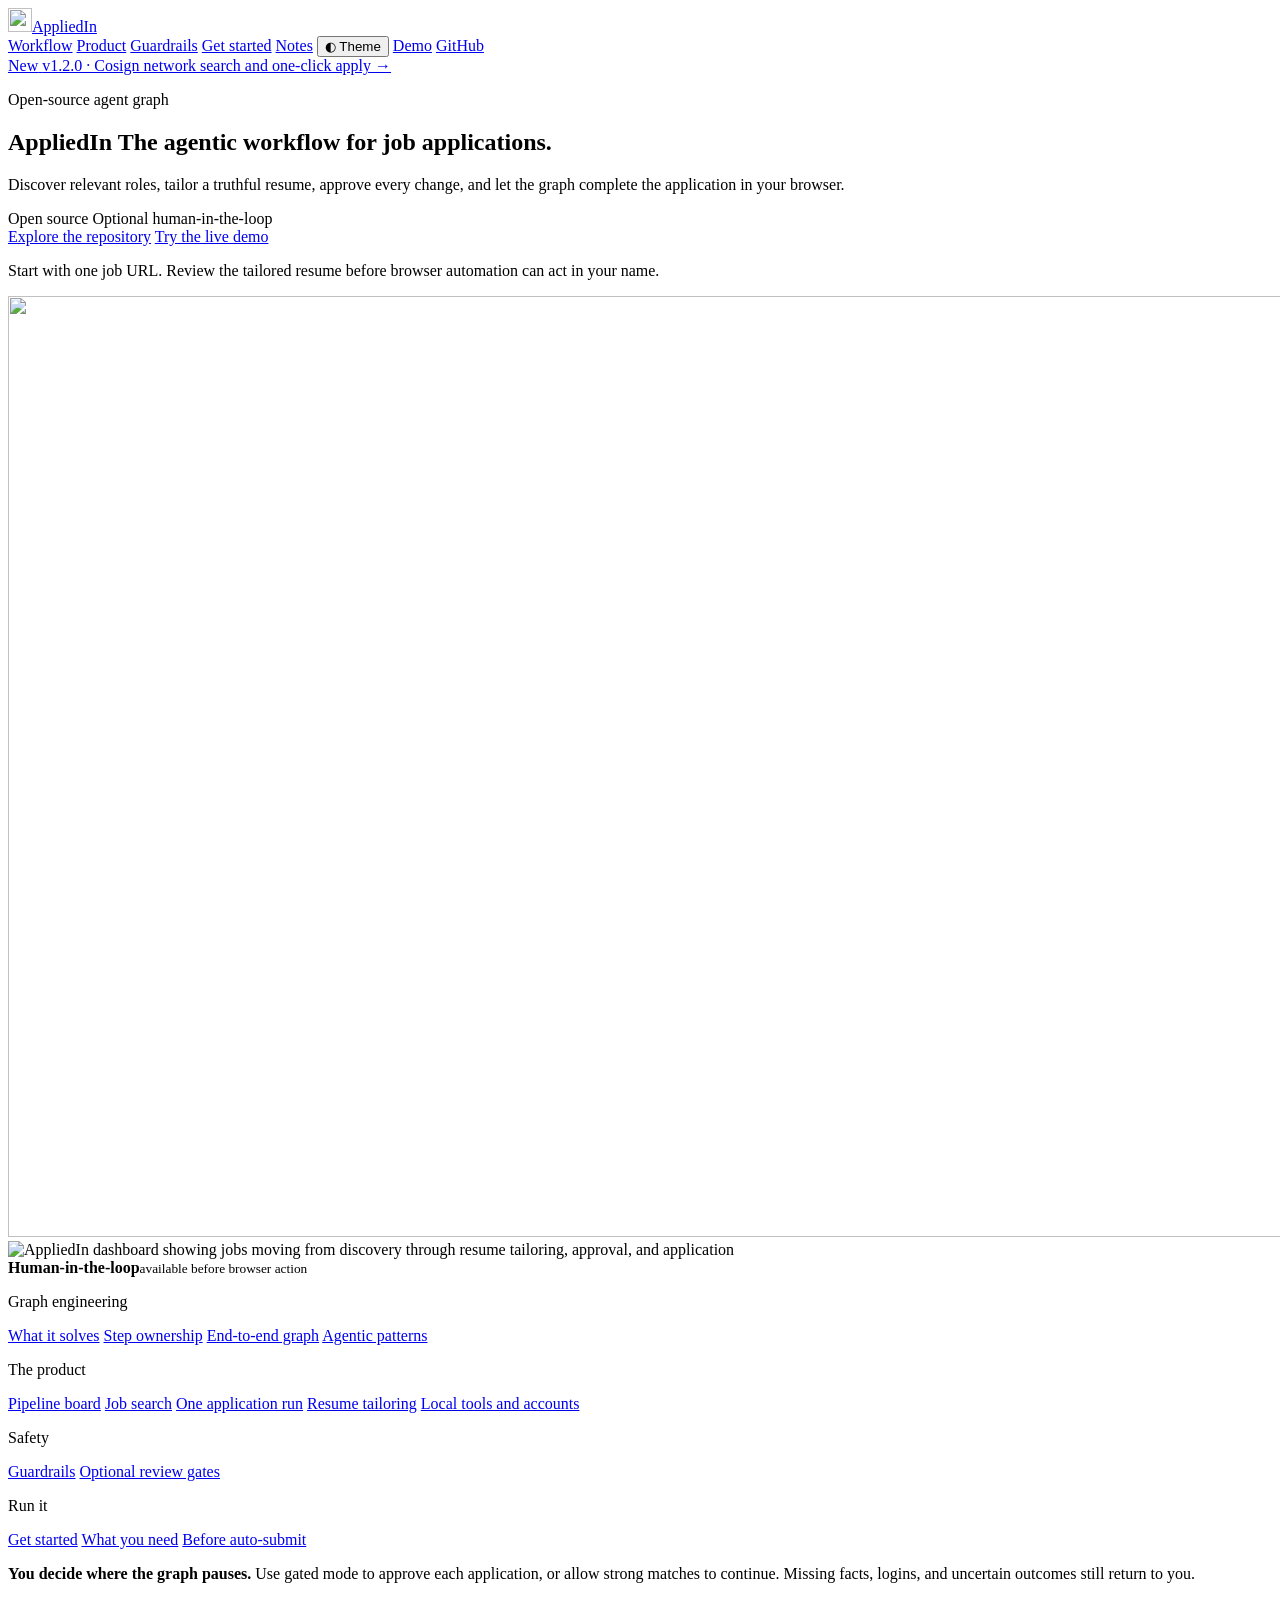
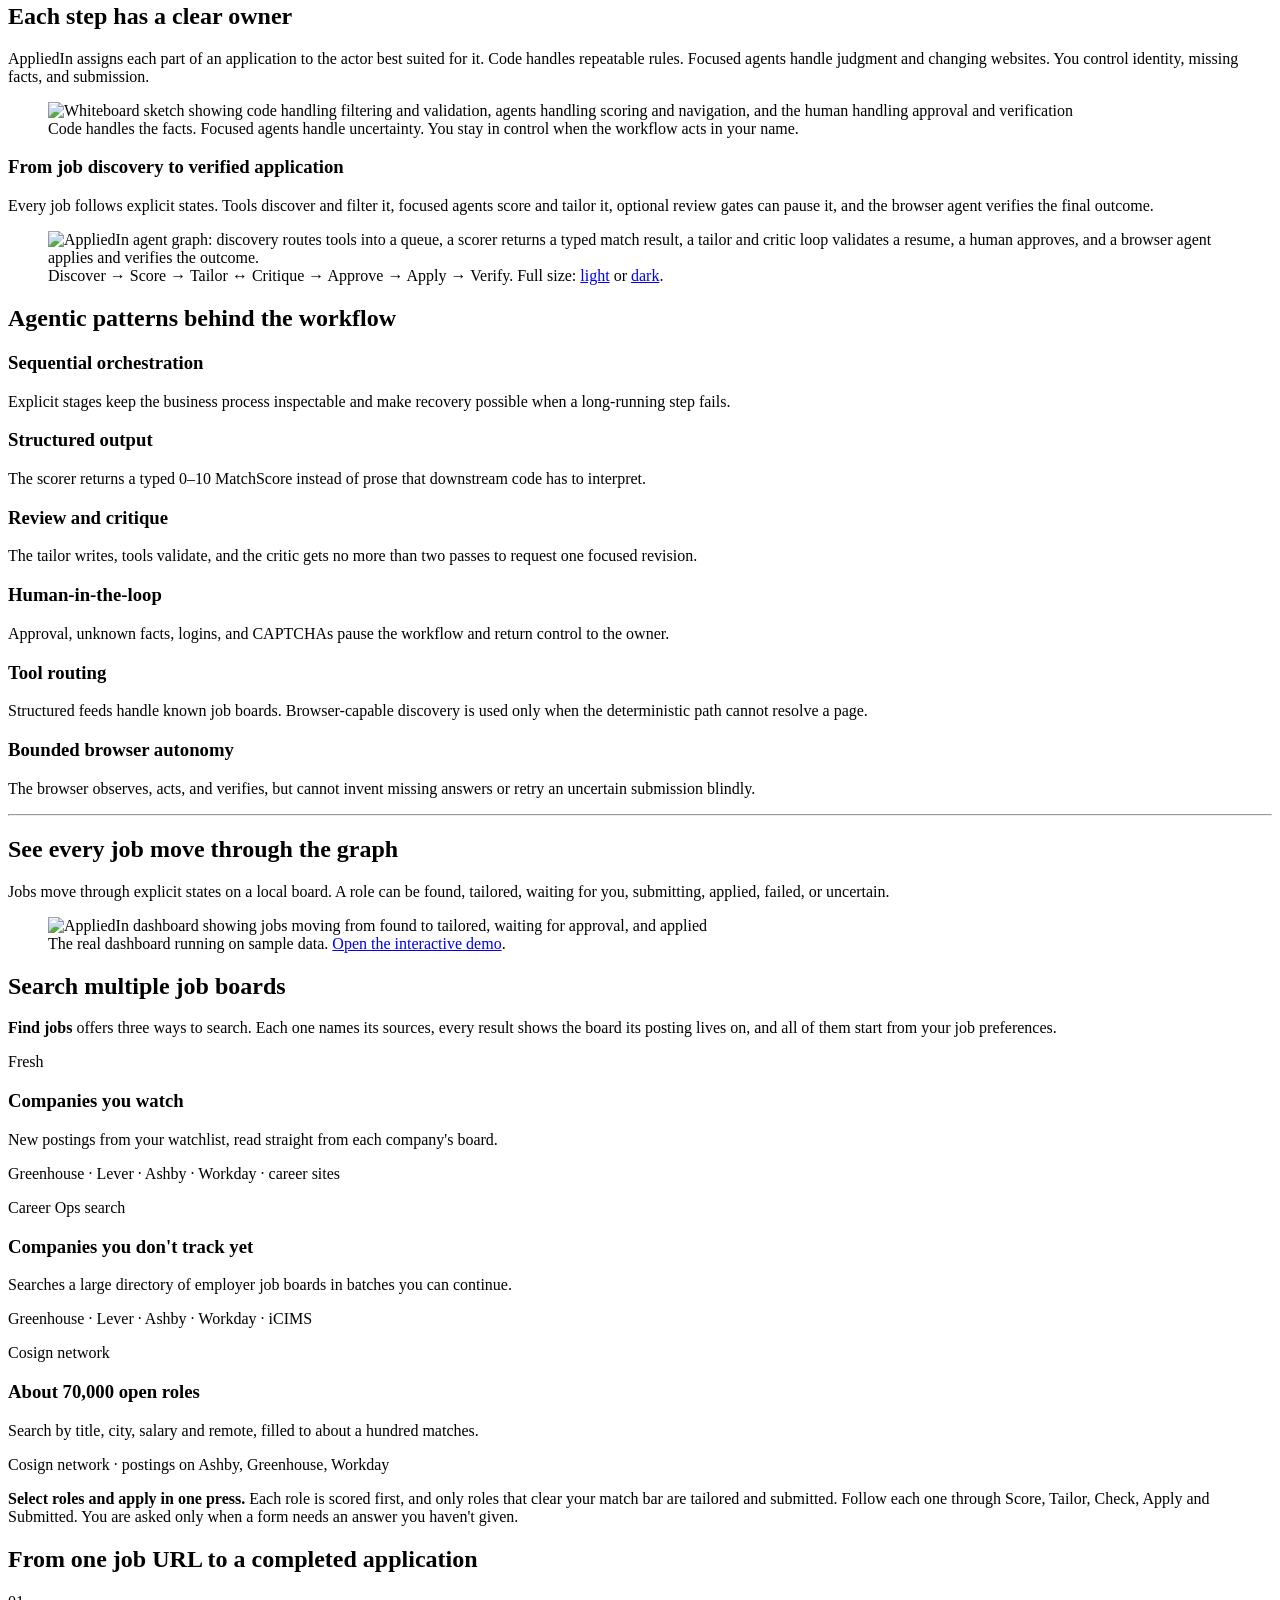
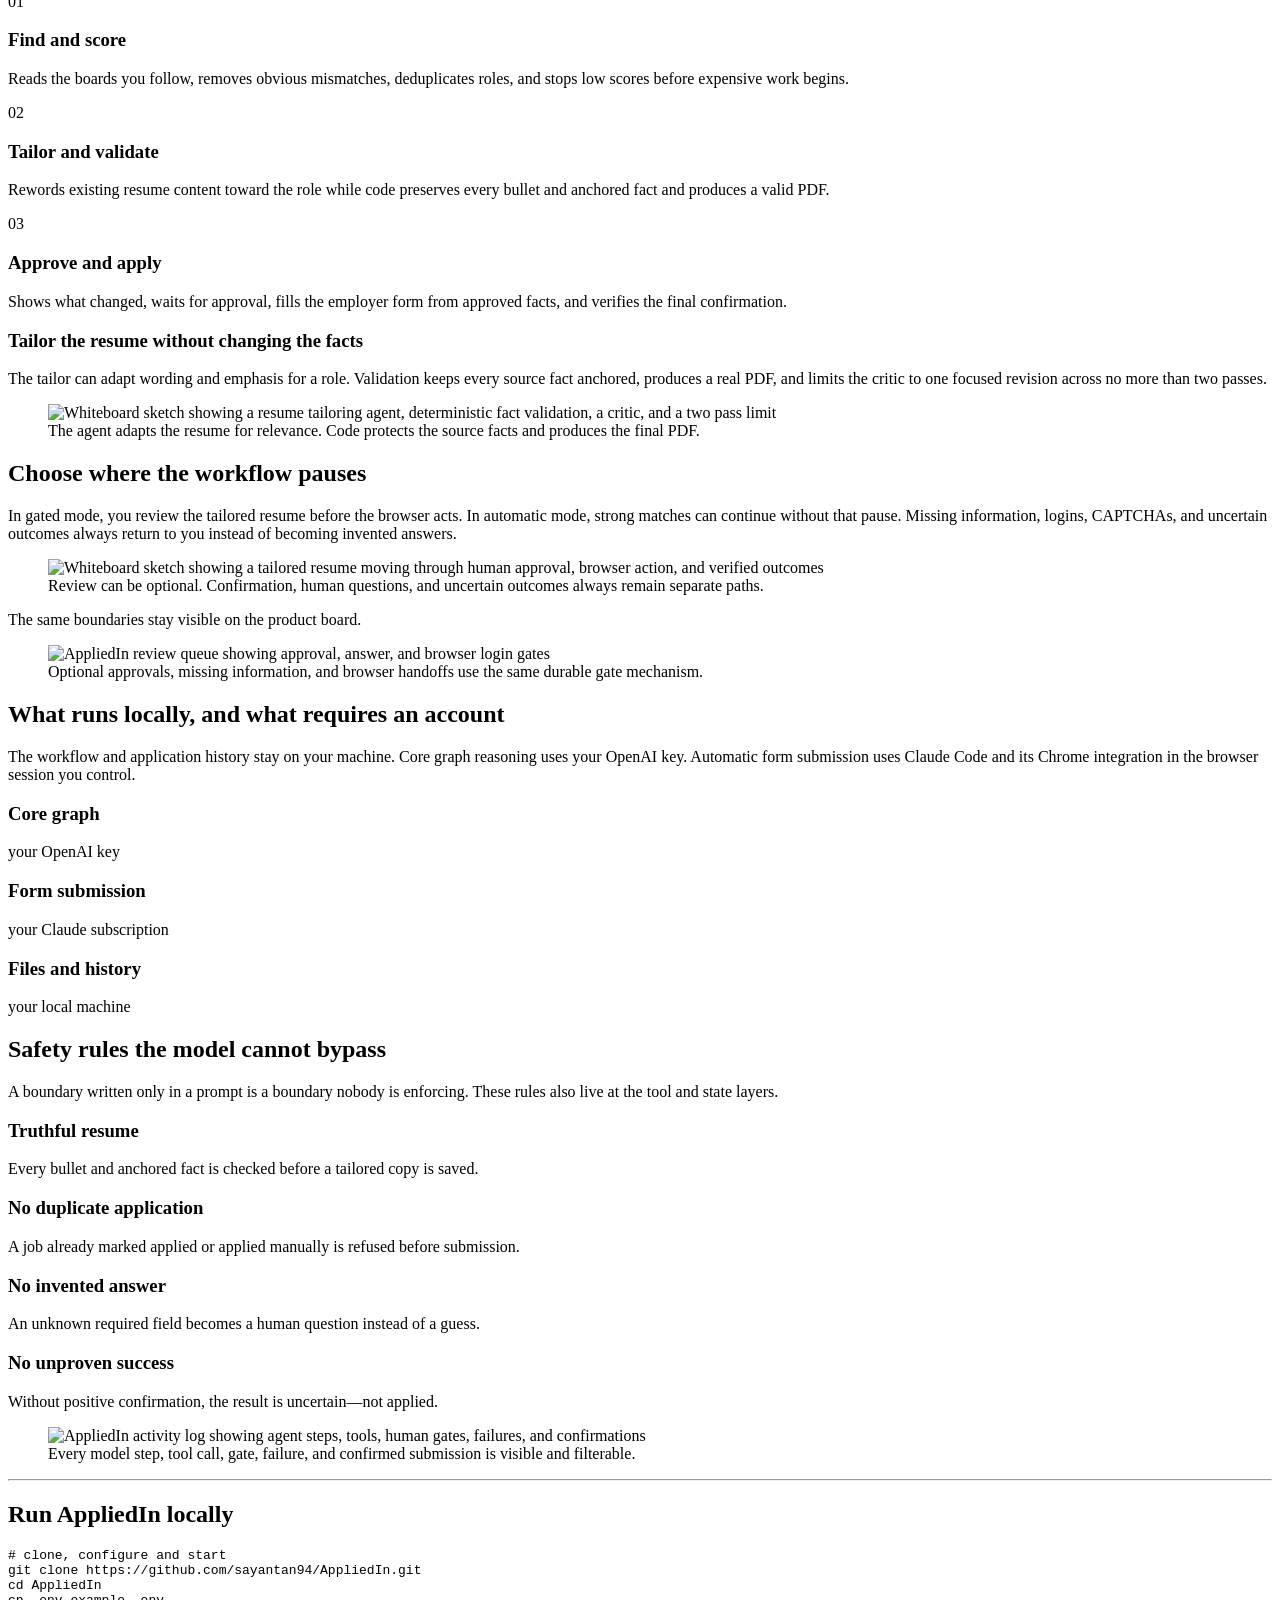
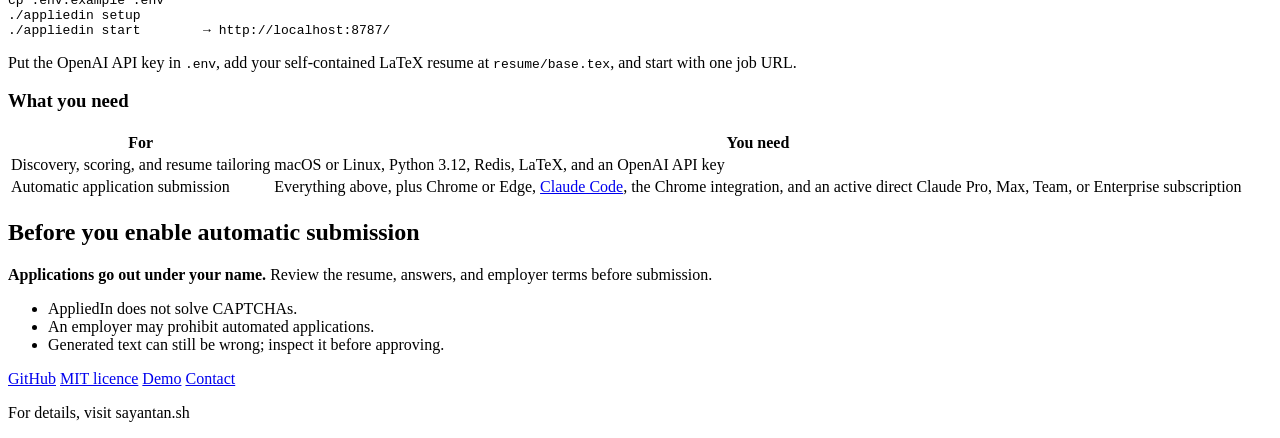
==== web/index.html @ a1f8d02e "Update README and website" ====
<!doctype html>
<html lang="en">
<head>
<meta charset="utf-8" />
<meta name="viewport" content="width=device-width, initial-scale=1" />
<title>AppliedIn · the agentic workflow for job applications</title>
<meta name="description" content="An open-source agent graph that discovers jobs, scores fit, tailors truthful resumes, waits for human approval, and completes applications in your browser." />
<meta property="og:title" content="AppliedIn · the agentic workflow for job applications" />
<meta property="og:description" content="A practical agentic workflow for job discovery, resume tailoring, human approval, and browser application." />
<meta property="og:type" content="website" />
<meta property="og:url" content="https://www.appliedin.dev/" />
    <meta property="og:image" content="https://www.appliedin.dev/img/social-cover-sketch-v5.jpg" />
<meta property="og:image:width" content="1200" />
<meta property="og:image:height" content="630" />
<meta property="og:image:alt" content="Whiteboard sketch of the AppliedIn agent graph from job discovery through a verified application" />
<meta name="twitter:card" content="summary_large_image" />
    <meta name="twitter:image" content="https://www.appliedin.dev/img/social-cover-sketch-v5.jpg" />
<meta name="twitter:image:alt" content="Whiteboard sketch of the AppliedIn agent graph from job discovery through a verified application" />
<meta name="theme-color" content="#faf9f7" />
<script>
  (function () {
    try {
      var saved = localStorage.getItem("appliedin.theme");
      var theme = saved || (window.matchMedia("(prefers-color-scheme: light)").matches ? "light" : "dark");
      document.documentElement.dataset.theme = theme;
    } catch (_) {}
  })();
</script>
<link rel="icon" href="/logo.svg" />
<link rel="preconnect" href="https://fonts.googleapis.com" />
<link rel="preconnect" href="https://fonts.gstatic.com" crossorigin />
<link
  href="https://fonts.googleapis.com/css2?family=Inter:wght@400;500;600;700&amp;family=JetBrains+Mono:wght@400;500&amp;display=swap"
  rel="stylesheet" />
<link rel="stylesheet" href="/landing.css?v=6" />
</head>
<body>

<header class="topbar">
  <a class="brand" href="/"><img src="/logo.svg" alt="" width="24" height="24" />AppliedIn</a>
  <nav class="topnav">
    <a href="#architecture">Workflow</a>
    <a href="#product">Product</a>
    <a href="#guarantees">Guardrails</a>
    <a href="#start">Get started</a>
    <a href="/notes">Notes</a>
    <button class="btn btn_quiet theme_toggle" id="theme-toggle" type="button"
            aria-label="Switch theme">
      <span class="theme_icon" aria-hidden="true">◐</span>
      <span class="theme_label">Theme</span>
    </button>
    <a class="btn btn_quiet demo_link" href="/demo">Demo</a>
    <a class="btn btn_primary" href="https://github.com/sayantan94/AppliedIn">GitHub</a>
  </nav>
</header>

<section class="site_hero" id="top">
  <div class="hero_copy">
    <a class="release_pill" href="https://github.com/sayantan94/AppliedIn/releases/tag/v1.2.0">
      <span class="release_tag">New</span>
      <span>v1.2.0 · Cosign network search and one-click apply</span>
      <span class="release_arrow" aria-hidden="true">→</span>
    </a>
    <p class="eyebrow">Open-source agent graph</p>
    <h1>
      <span class="hero_name">AppliedIn</span>
      <span class="hero_title">The agentic workflow for job applications.</span>
    </h1>
    <p class="hero_lede">
      Discover relevant roles, tailor a truthful resume, approve every change,
      and let the graph complete the application in your browser.
    </p>
    <div class="hero_tags" aria-label="AppliedIn principles">
      <span>Open source</span>
      <span>Optional human-in-the-loop</span>
    </div>
    <div class="btnrow">
      <a class="btn btn_primary lg" href="https://github.com/sayantan94/AppliedIn">Explore the repository</a>
      <a class="btn btn_quiet lg" href="/demo">Try the live demo</a>
    </div>
    <p class="hero_note">
      Start with one job URL. Review the tailored resume before browser
      automation can act in your name.
    </p>
  </div>

  <div class="hero_visual" aria-label="AppliedIn workflow and product dashboard">
    <div class="hero_frame hero_frame_back" aria-hidden="true">
      <img src="/img/sketch-boundaries-v2.png" width="1672" height="941"
           decoding="async" alt="" />
    </div>
    <div class="hero_frame hero_frame_front">
      <div class="hero_chrome" aria-hidden="true"><span></span><span></span><span></span></div>
      <img src="/img/pipeline-dashboard-v2.png"
           data-light-src="/img/pipeline-dashboard-v2.png"
           data-dark-src="/img/pipeline-dashboard-dark-v2.png"
           width="1800" height="1125"
           decoding="async" fetchpriority="high"
           alt="AppliedIn dashboard showing jobs moving from discovery through resume tailoring, approval, and application" />
    </div>
    <div class="hero_signal">
      <span class="hero_signal_dot" aria-hidden="true"></span>
      <span><strong>Human-in-the-loop</strong><small>available before browser action</small></span>
    </div>
  </div>
</section>

<div class="shell">

  <aside class="sidebar">
    <p class="side_h">Graph engineering</p>
    <a href="#top">What it solves</a>
    <a href="#architecture">Step ownership</a>
    <a href="#workflow">End-to-end graph</a>
    <a href="#patterns">Agentic patterns</a>
    <p class="side_h">The product</p>
    <a href="#product">Pipeline board</a>
    <a href="#job-search">Job search</a>
    <a href="#how">One application run</a>
    <a href="#tailoring">Resume tailoring</a>
    <a href="#browser">Local tools and accounts</a>
    <p class="side_h">Safety</p>
    <a href="#guarantees">Guardrails</a>
    <a href="#gates">Optional review gates</a>
    <p class="side_h">Run it</p>
    <a href="#start">Get started</a>
    <a href="#requirements">What you need</a>
    <a href="#caveats">Before auto-submit</a>
  </aside>

  <main class="doc">
    <article>

      <div class="callout callout_info">
        <p>
          <strong>You decide where the graph pauses.</strong> Use gated mode to
          approve each application, or allow strong matches to continue. Missing
          facts, logins, and uncertain outcomes still return to you.
        </p>
      </div>

      <h2 id="architecture">Each step has a clear owner</h2>
      <p>
        AppliedIn assigns each part of an application to the actor best suited
        for it. Code handles repeatable rules. Focused agents handle judgment and
        changing websites. You control identity, missing facts, and submission.
      </p>

      <figure class="diagram sketch">
        <img src="/img/sketch-boundaries-v2.png" width="1672" height="941"
             loading="lazy" decoding="async"
             alt="Whiteboard sketch showing code handling filtering and validation, agents handling scoring and navigation, and the human handling approval and verification" />
        <figcaption>
          Code handles the facts. Focused agents handle uncertainty. You stay in
          control when the workflow acts in your name.
        </figcaption>
      </figure>

      <h3 id="workflow">From job discovery to verified application</h3>
      <p>
        Every job follows explicit states. Tools discover and filter it, focused
        agents score and tailor it, optional review gates can pause it, and the
        browser agent verifies the final outcome.
      </p>

      <figure class="diagram">
        <img id="workflow-image" src="/img/workflow-light.webp"
             data-light-src="/img/workflow-light.webp"
             data-dark-src="/img/workflow-dark.webp"
             width="1672" height="941"
             decoding="async" fetchpriority="high"
             alt="AppliedIn agent graph: discovery routes tools into a queue, a scorer returns a typed match result, a tailor and critic loop validates a resume, a human approves, and a browser agent applies and verifies the outcome." />
        <figcaption>
          Discover → Score → Tailor ↔ Critique → Approve → Apply → Verify.
          Full size: <a href="/img/workflow-light.png">light</a> or
          <a href="/img/workflow-dark.png">dark</a>.
        </figcaption>
      </figure>

      <h2 id="patterns">Agentic patterns behind the workflow</h2>
      <div class="cards cols_2">
        <div class="card">
          <h3>Sequential orchestration</h3>
          <p>
            Explicit stages keep the business process inspectable and make
            recovery possible when a long-running step fails.
          </p>
        </div>
        <div class="card">
          <h3>Structured output</h3>
          <p>
            The scorer returns a typed 0–10 MatchScore instead of prose that
            downstream code has to interpret.
          </p>
        </div>
        <div class="card">
          <h3>Review and critique</h3>
          <p>
            The tailor writes, tools validate, and the critic gets no more than
            two passes to request one focused revision.
          </p>
        </div>
        <div class="card">
          <h3>Human-in-the-loop</h3>
          <p>
            Approval, unknown facts, logins, and CAPTCHAs pause the workflow and
            return control to the owner.
          </p>
        </div>
        <div class="card">
          <h3>Tool routing</h3>
          <p>
            Structured feeds handle known job boards. Browser-capable discovery
            is used only when the deterministic path cannot resolve a page.
          </p>
        </div>
        <div class="card">
          <h3>Bounded browser autonomy</h3>
          <p>
            The browser observes, acts, and verifies, but cannot invent missing
            answers or retry an uncertain submission blindly.
          </p>
        </div>
      </div>

      <hr />

      <h2 id="product">See every job move through the graph</h2>
      <p>
        Jobs move through explicit states on a local board. A role can be found,
        tailored, waiting for you, submitting, applied, failed, or uncertain.
      </p>

      <figure class="diagram">
        <img src="/img/pipeline-dashboard-v2.png"
             data-light-src="/img/pipeline-dashboard-v2.png"
             data-dark-src="/img/pipeline-dashboard-dark-v2.png"
             width="1800" height="1125"
             loading="lazy" decoding="async"
             alt="AppliedIn dashboard showing jobs moving from found to tailored, waiting for approval, and applied" />
        <figcaption>
          The real dashboard running on sample data.
          <a href="/demo">Open the interactive demo</a>.
        </figcaption>
      </figure>

      <h2 id="job-search">Search multiple job boards</h2>
      <p>
        <strong>Find jobs</strong> offers three ways to search. Each one names its
        sources, every result shows the board its posting lives on, and all of
        them start from your job preferences.
      </p>
      <div class="cards cols_3">
        <div class="card">
          <p class="card_n">Fresh</p>
          <h3>Companies you watch</h3>
          <p>New postings from your watchlist, read straight from each company's board.</p>
          <p class="card_src">Greenhouse · Lever · Ashby · Workday · career sites</p>
        </div>
        <div class="card">
          <p class="card_n">Career Ops search</p>
          <h3>Companies you don't track yet</h3>
          <p>Searches a large directory of employer job boards in batches you can continue.</p>
          <p class="card_src">Greenhouse · Lever · Ashby · Workday · iCIMS</p>
        </div>
        <div class="card">
          <p class="card_n">Cosign network</p>
          <h3>About 70,000 open roles</h3>
          <p>Search by title, city, salary and remote, filled to about a hundred matches.</p>
          <p class="card_src">Cosign network · postings on Ashby, Greenhouse, Workday</p>
        </div>
      </div>
      <div class="callout callout_info">
        <p>
          <strong>Select roles and apply in one press.</strong> Each role is scored
          first, and only roles that clear your match bar are tailored and
          submitted. Follow each one through Score, Tailor, Check, Apply and
          Submitted. You are asked only when a form needs an answer you haven't given.
        </p>
      </div>

      <h2 id="how">From one job URL to a completed application</h2>
      <div class="cards cols_3">
        <div class="card">
          <p class="card_n">01</p>
          <h3>Find and score</h3>
          <p>
            Reads the boards you follow, removes obvious mismatches, deduplicates
            roles, and stops low scores before expensive work begins.
          </p>
        </div>
        <div class="card">
          <p class="card_n">02</p>
          <h3>Tailor and validate</h3>
          <p>
            Rewords existing resume content toward the role while code preserves
            every bullet and anchored fact and produces a valid PDF.
          </p>
        </div>
        <div class="card">
          <p class="card_n">03</p>
          <h3>Approve and apply</h3>
          <p>
            Shows what changed, waits for approval, fills the employer form from
            approved facts, and verifies the final confirmation.
          </p>
        </div>
      </div>

      <h3 id="tailoring">Tailor the resume without changing the facts</h3>
      <p>
        The tailor can adapt wording and emphasis for a role. Validation keeps
        every source fact anchored, produces a real PDF, and limits the critic
        to one focused revision across no more than two passes.
      </p>

      <figure class="diagram sketch">
        <img src="/img/sketch-tailor-loop-v2.png" width="1672" height="941"
             loading="lazy" decoding="async"
             alt="Whiteboard sketch showing a resume tailoring agent, deterministic fact validation, a critic, and a two pass limit" />
        <figcaption>
          The agent adapts the resume for relevance. Code protects the source
          facts and produces the final PDF.
        </figcaption>
      </figure>

      <h2 id="gates">Choose where the workflow pauses</h2>
      <p>
        In gated mode, you review the tailored resume before the browser acts.
        In automatic mode, strong matches can continue without that pause.
        Missing information, logins, CAPTCHAs, and uncertain outcomes always
        return to you instead of becoming invented answers.
      </p>

      <figure class="diagram sketch">
        <img src="/img/sketch-human-browser-v2.png" width="1672" height="941"
             loading="lazy" decoding="async"
             alt="Whiteboard sketch showing a tailored resume moving through human approval, browser action, and verified outcomes" />
        <figcaption>
          Review can be optional. Confirmation, human questions, and uncertain
          outcomes always remain separate paths.
        </figcaption>
      </figure>

      <p>
        The same boundaries stay visible on the product board.
      </p>

      <figure class="diagram">
        <img src="/img/human-gates-v2.png"
             data-light-src="/img/human-gates-v2.png"
             data-dark-src="/img/human-gates-dark-v2.png"
             width="1800" height="1125"
             loading="lazy" decoding="async"
             alt="AppliedIn review queue showing approval, answer, and browser login gates" />
        <figcaption>
          Optional approvals, missing information, and browser handoffs use the
          same durable gate mechanism.
        </figcaption>
      </figure>

      <h2 id="browser">What runs locally, and what requires an account</h2>
      <p>
        The workflow and application history stay on your machine. Core graph
        reasoning uses your OpenAI key. Automatic form submission uses Claude
        Code and its Chrome integration in the browser session you control.
      </p>

      <div class="cards cols_3 tight">
        <div class="card">
          <h3>Core graph</h3>
          <p class="mono_note">your OpenAI key</p>
        </div>
        <div class="card">
          <h3>Form submission</h3>
          <p class="mono_note">your Claude subscription</p>
        </div>
        <div class="card">
          <h3>Files and history</h3>
          <p class="mono_note">your local machine</p>
        </div>
      </div>

      <h2 id="guarantees">Safety rules the model cannot bypass</h2>
      <p>
        A boundary written only in a prompt is a boundary nobody is enforcing.
        These rules also live at the tool and state layers.
      </p>

      <div class="cards cols_2">
        <div class="card">
          <h3>Truthful resume</h3>
          <p>Every bullet and anchored fact is checked before a tailored copy is saved.</p>
        </div>
        <div class="card">
          <h3>No duplicate application</h3>
          <p>A job already marked applied or applied manually is refused before submission.</p>
        </div>
        <div class="card">
          <h3>No invented answer</h3>
          <p>An unknown required field becomes a human question instead of a guess.</p>
        </div>
        <div class="card">
          <h3>No unproven success</h3>
          <p>Without positive confirmation, the result is uncertain—not applied.</p>
        </div>
      </div>

      <figure class="diagram">
        <img src="/img/agent-logs-v2.png"
             data-light-src="/img/agent-logs-v2.png"
             data-dark-src="/img/agent-logs-dark-v2.png"
             width="1800" height="1125"
             loading="lazy" decoding="async"
             alt="AppliedIn activity log showing agent steps, tools, human gates, failures, and confirmations" />
        <figcaption>
          Every model step, tool call, gate, failure, and confirmed submission is
          visible and filterable.
        </figcaption>
      </figure>

      <hr />

      <h2 id="start">Run AppliedIn locally</h2>
      <div class="code">
<pre><code><span class="d"># clone, configure and start</span>
git clone https://github.com/sayantan94/AppliedIn.git
cd AppliedIn
cp .env.example .env
./appliedin setup
./appliedin start        <span class="d">→ http://localhost:8787/</span></code></pre>
      </div>
      <p>
        Put the OpenAI API key in <code>.env</code>, add your self-contained
        LaTeX resume at <code>resume/base.tex</code>, and start with one job URL.
      </p>

      <h3 id="requirements">What you need</h3>
      <table class="req">
        <thead><tr><th>For</th><th>You need</th></tr></thead>
        <tbody>
          <tr>
            <td>Discovery, scoring, and resume tailoring</td>
            <td>macOS or Linux, Python 3.12, Redis, LaTeX, and an OpenAI API key</td>
          </tr>
          <tr>
            <td>Automatic application submission</td>
            <td>
              Everything above, plus Chrome or Edge,
              <a href="https://code.claude.com">Claude Code</a>, the Chrome
              integration, and an active direct Claude Pro, Max, Team, or
              Enterprise subscription
            </td>
          </tr>
        </tbody>
      </table>

      <h2 id="caveats">Before you enable automatic submission</h2>
      <div class="callout callout_warn">
        <p>
          <strong>Applications go out under your name.</strong> Review the resume,
          answers, and employer terms before submission.
        </p>
        <ul>
          <li>AppliedIn does not solve CAPTCHAs.</li>
          <li>An employer may prohibit automated applications.</li>
          <li>Generated text can still be wrong; inspect it before approving.</li>
        </ul>
      </div>

    </article>

    <footer class="doc_foot">
      <p class="foot_links">
        <a href="https://github.com/sayantan94/AppliedIn">GitHub</a>
        <a href="https://github.com/sayantan94/AppliedIn/blob/main/LICENSE">MIT licence</a>
        <a href="/demo">Demo</a>
        <a href="https://sayantan.sh/">Contact</a>
      </p>
      <p class="muted">For details, visit sayantan.sh</p>
    </footer>

  </main>
</div>

<script src="/landing.js?v=4" defer></script>
</body>
</html>
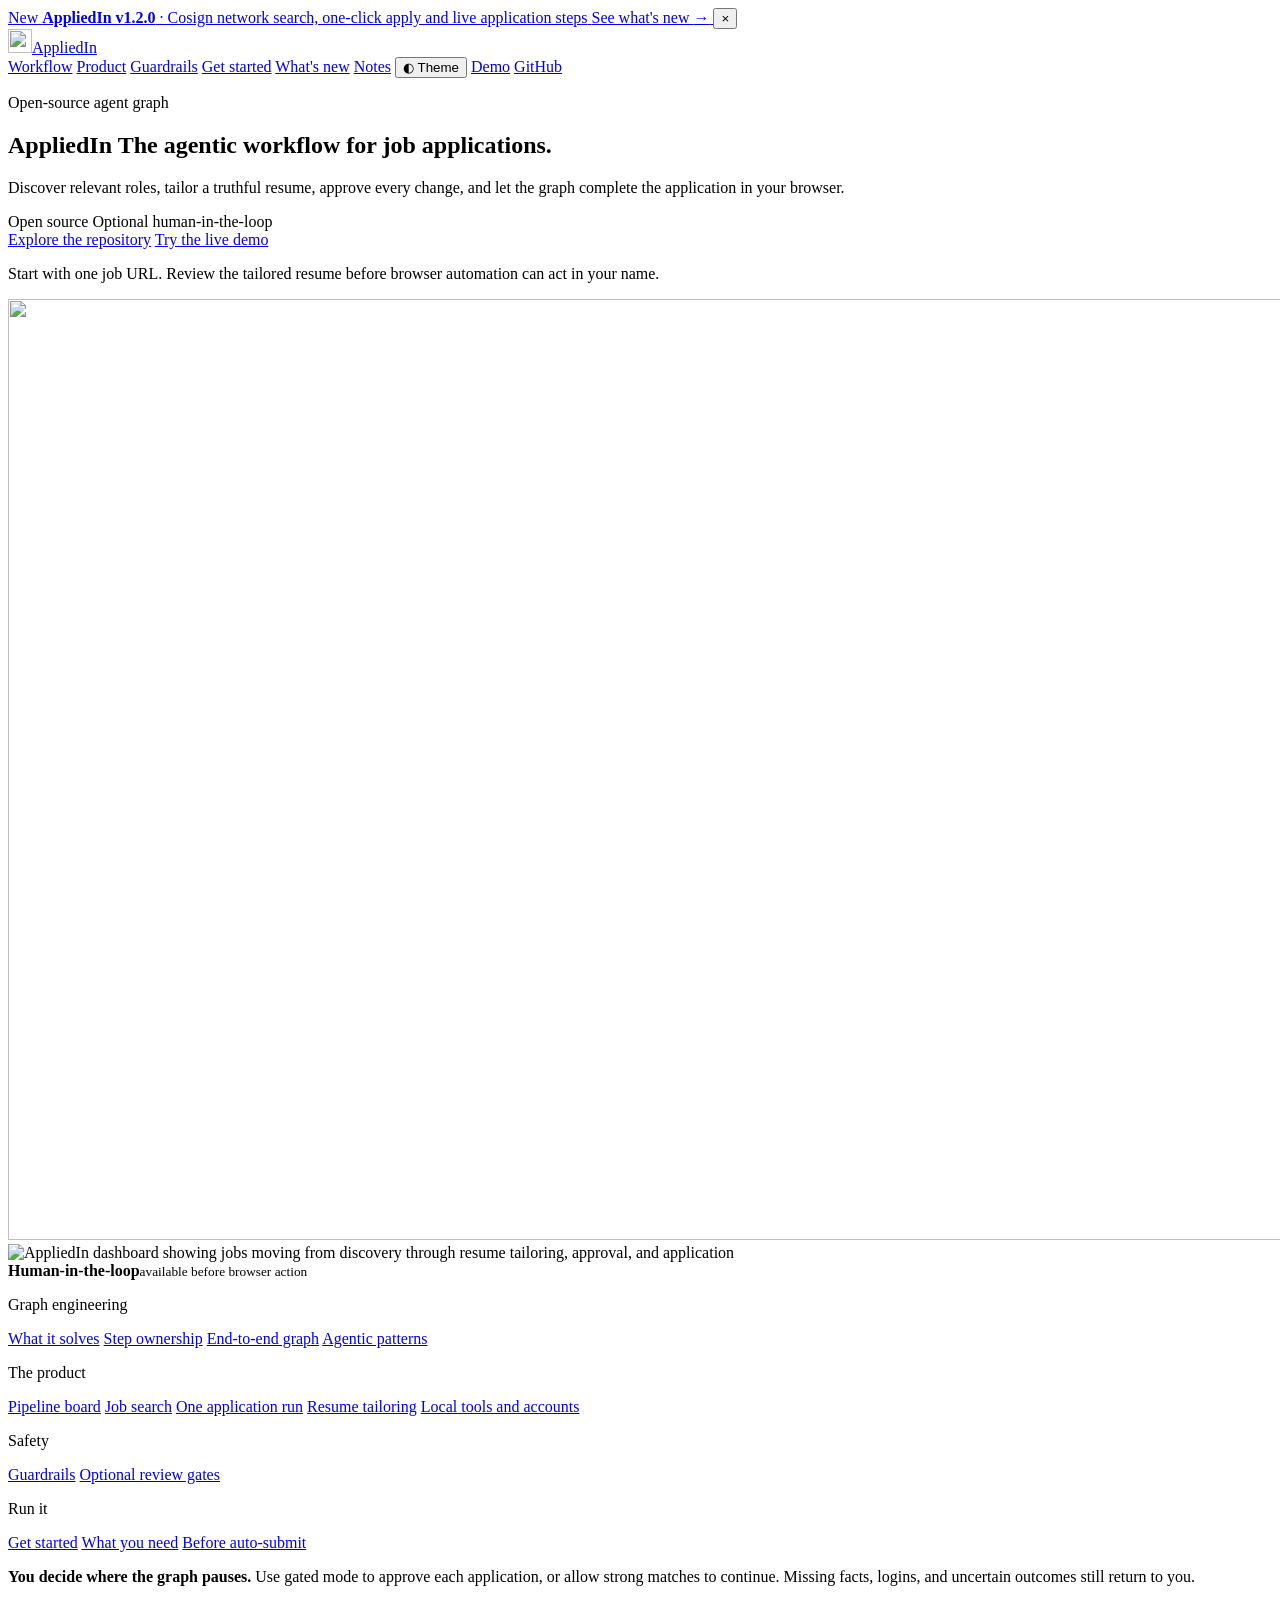
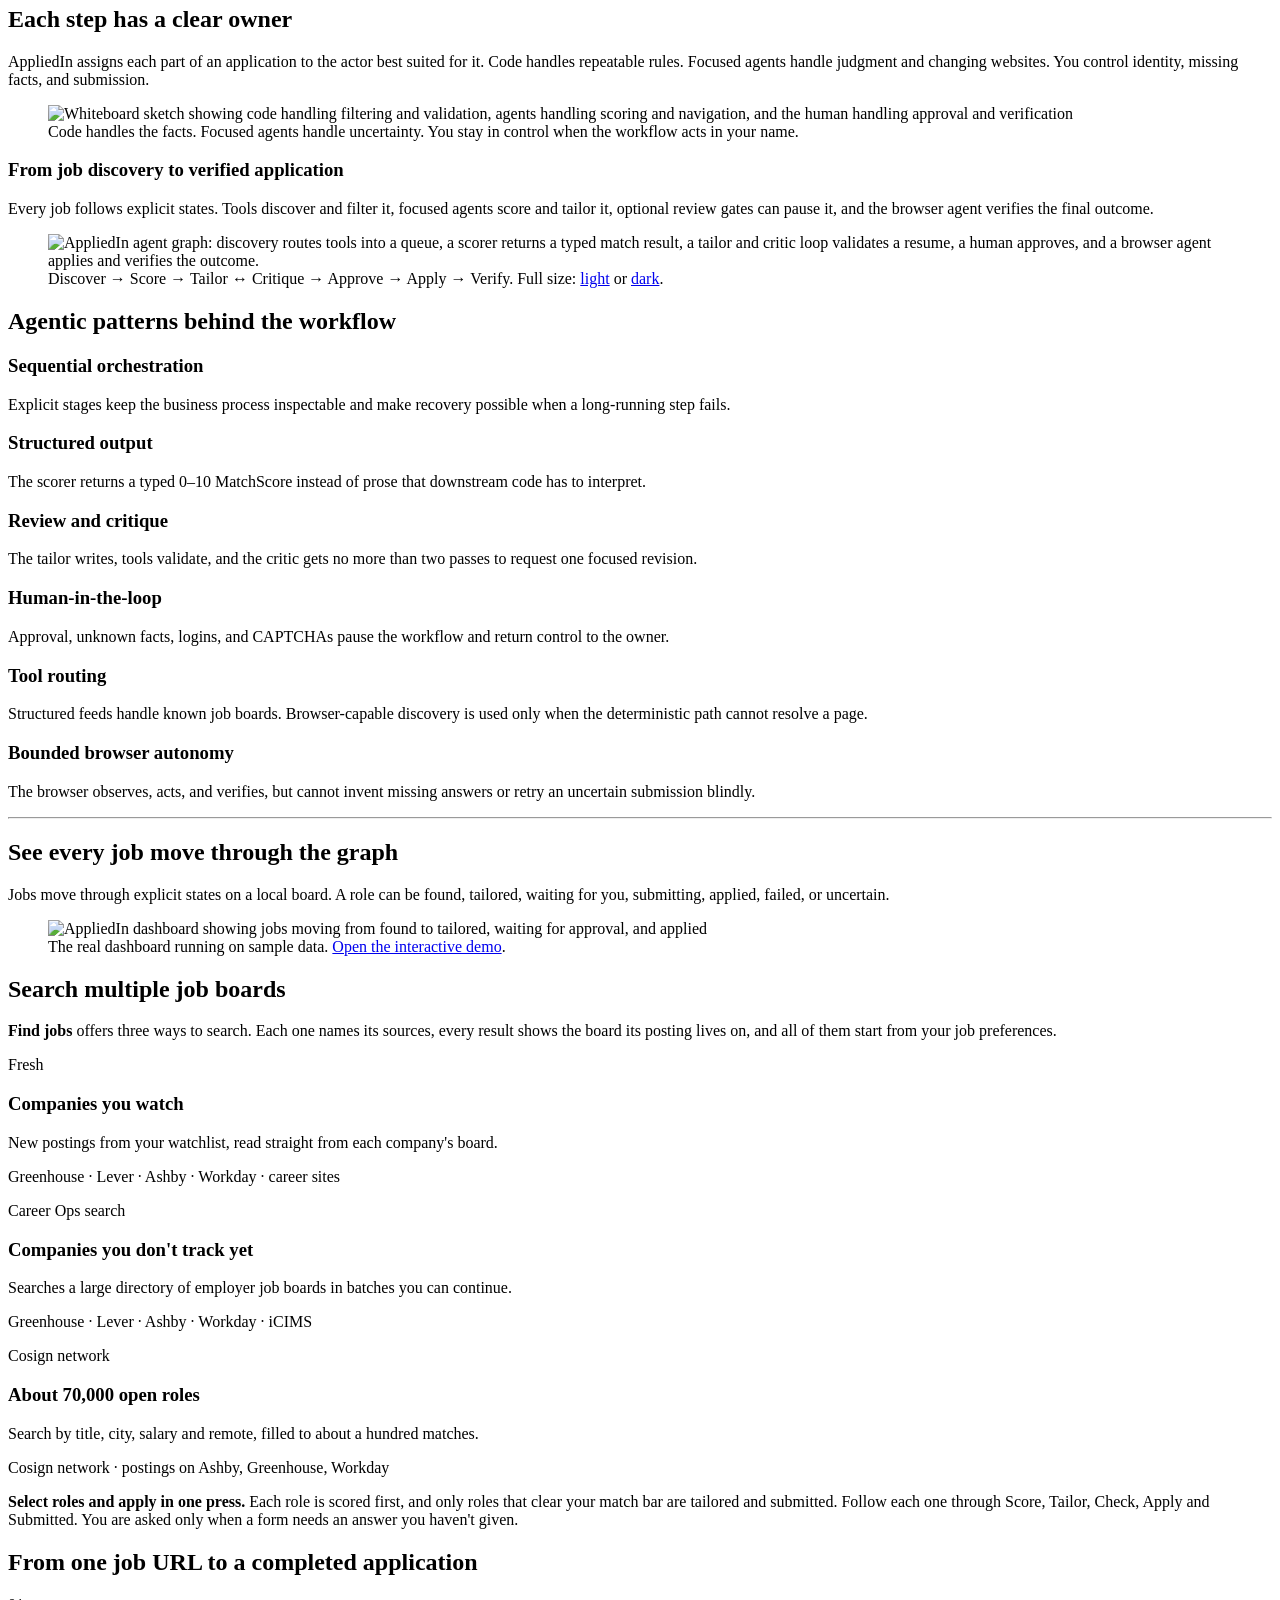
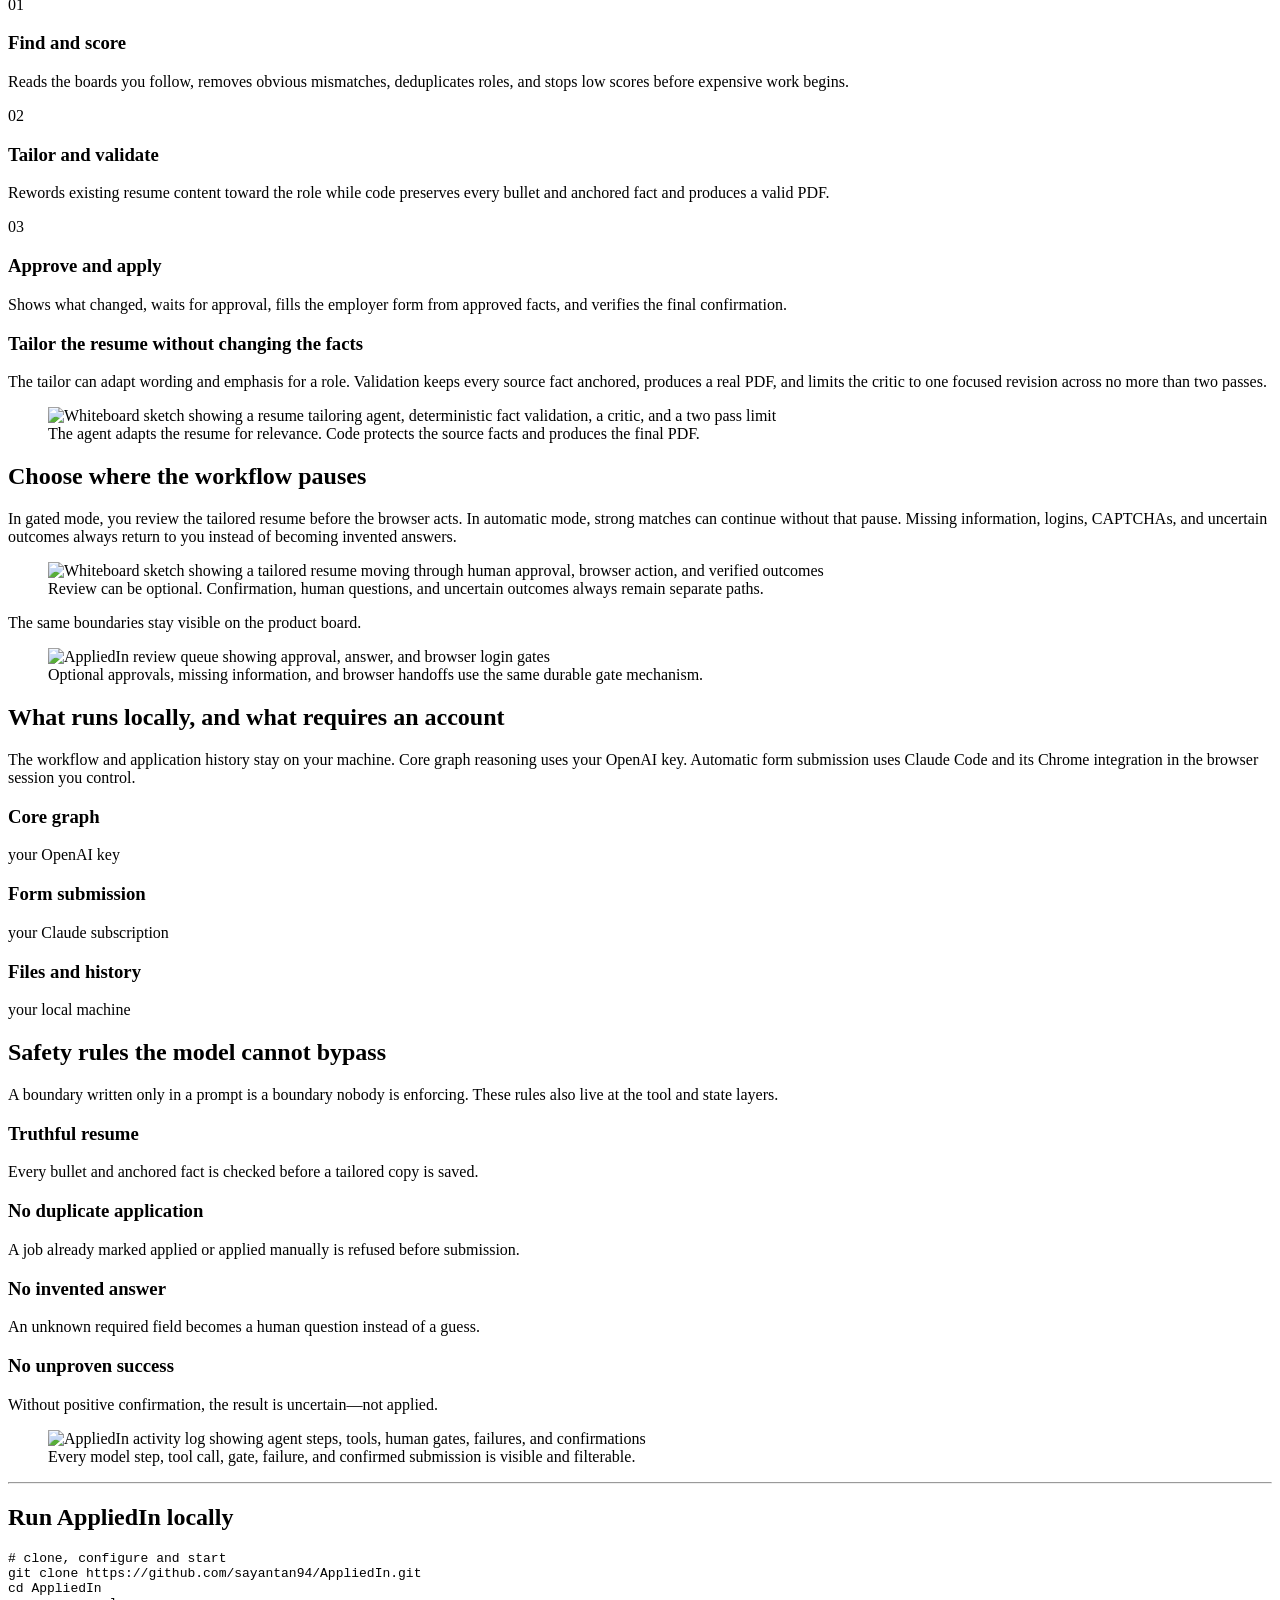
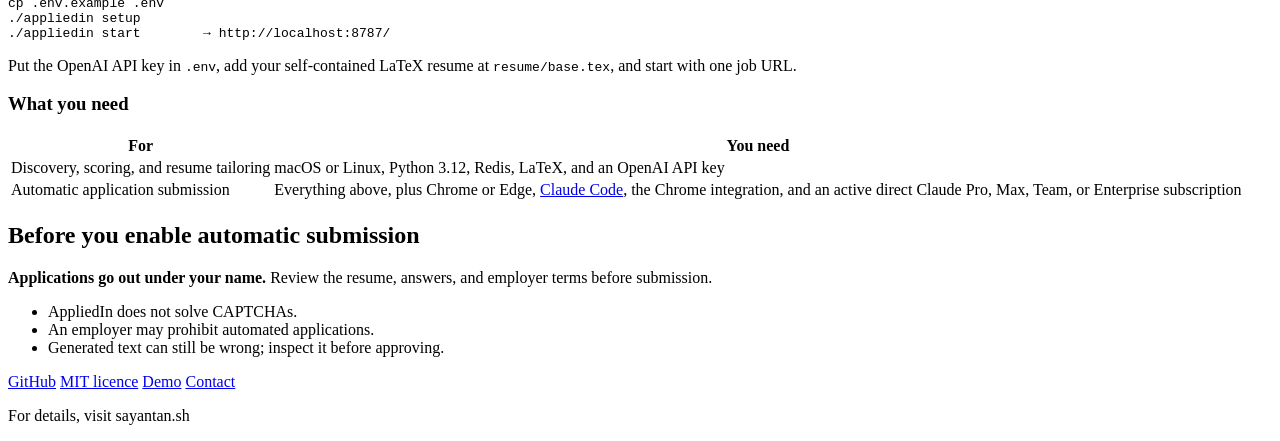
==== commit 3b5a1dbf: "Update website" ====
--- a/web/index.html
+++ b/web/index.html
@@ -32,9 +32,18 @@
 <link
   href="https://fonts.googleapis.com/css2?family=Inter:wght@400;500;600;700&amp;family=JetBrains+Mono:wght@400;500&amp;display=swap"
   rel="stylesheet" />
-<link rel="stylesheet" href="/landing.css?v=6" />
+<link rel="stylesheet" href="/landing.css?v=7" />
 </head>
 <body>
+
+<div class="announce" id="announce" data-release="v1.2.0" role="region" aria-label="What's new">
+  <a class="announce_link" href="/whats-new">
+    <span class="announce_tag">New</span>
+    <span class="announce_text"><strong>AppliedIn v1.2.0</strong><span class="announce_more"> · Cosign network search, one-click apply and live application steps</span></span>
+    <span class="announce_cta">See what's new <span aria-hidden="true">→</span></span>
+  </a>
+  <button class="announce_close" type="button" aria-label="Dismiss announcement">×</button>
+</div>
 
 <header class="topbar">
   <a class="brand" href="/"><img src="/logo.svg" alt="" width="24" height="24" />AppliedIn</a>
@@ -43,6 +52,7 @@
     <a href="#product">Product</a>
     <a href="#guarantees">Guardrails</a>
     <a href="#start">Get started</a>
+    <a href="/whats-new">What's new</a>
     <a href="/notes">Notes</a>
     <button class="btn btn_quiet theme_toggle" id="theme-toggle" type="button"
             aria-label="Switch theme">
@@ -56,11 +66,6 @@
 
 <section class="site_hero" id="top">
   <div class="hero_copy">
-    <a class="release_pill" href="https://github.com/sayantan94/AppliedIn/releases/tag/v1.2.0">
-      <span class="release_tag">New</span>
-      <span>v1.2.0 · Cosign network search and one-click apply</span>
-      <span class="release_arrow" aria-hidden="true">→</span>
-    </a>
     <p class="eyebrow">Open-source agent graph</p>
     <h1>
       <span class="hero_name">AppliedIn</span>
@@ -483,6 +488,6 @@
   </main>
 </div>
 
-<script src="/landing.js?v=4" defer></script>
+<script src="/landing.js?v=5" defer></script>
 </body>
 </html>
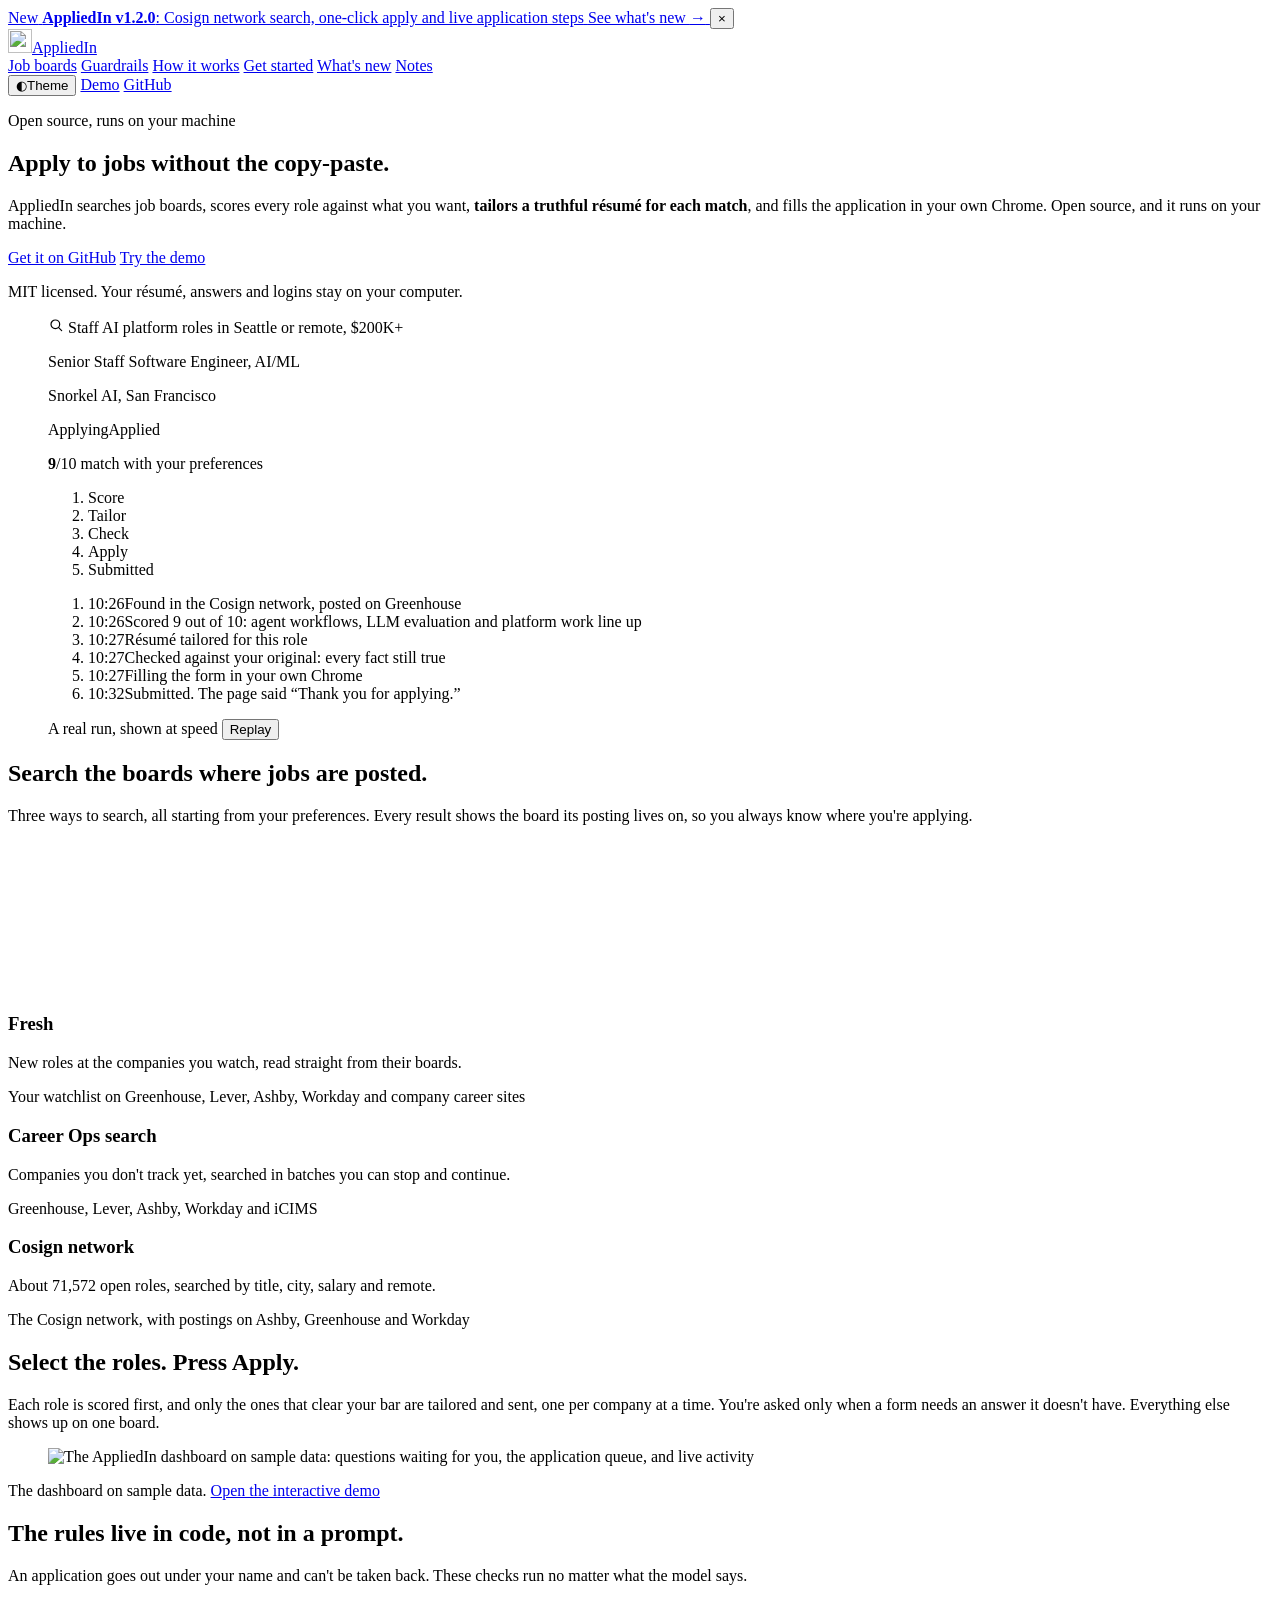
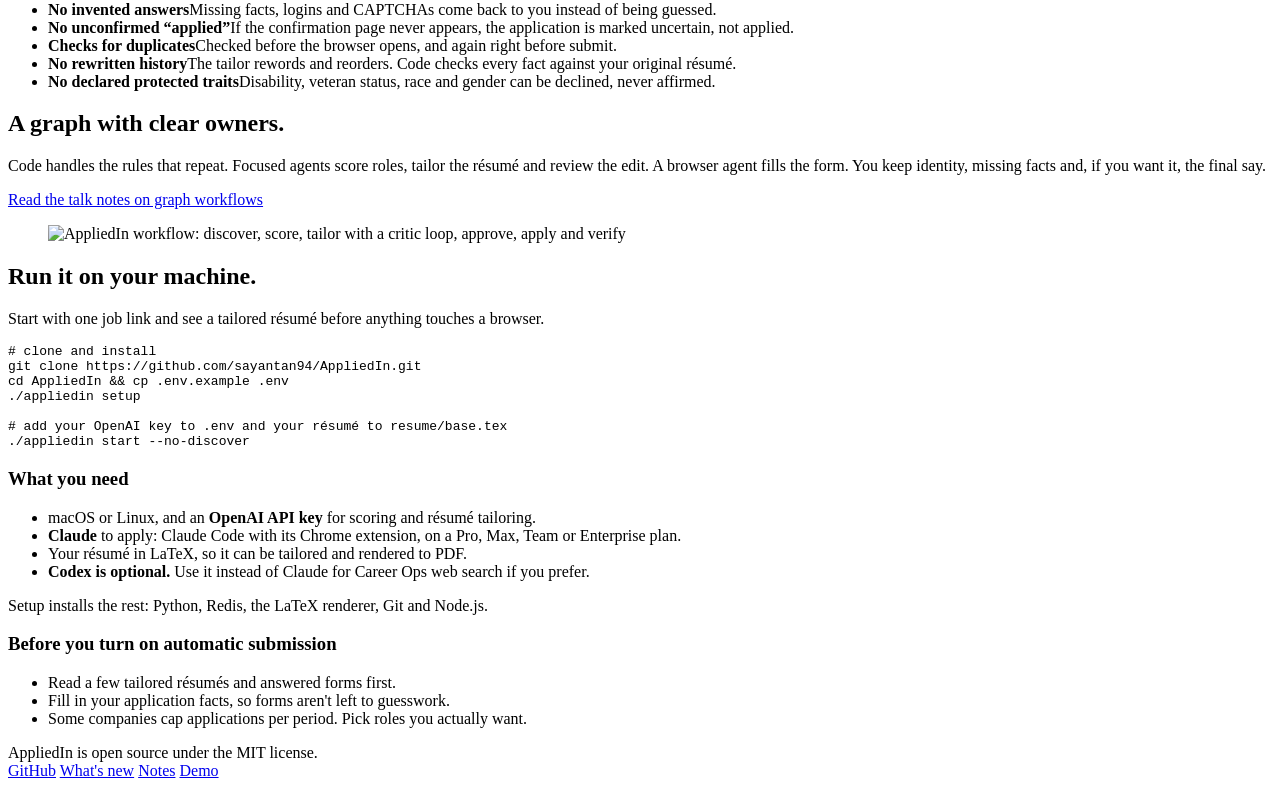
==== commit f929c399: "Website redesign" ====
--- a/web/index.html
+++ b/web/index.html
@@ -3,25 +3,25 @@
 <head>
 <meta charset="utf-8" />
 <meta name="viewport" content="width=device-width, initial-scale=1" />
-<title>AppliedIn · the agentic workflow for job applications</title>
-<meta name="description" content="An open-source agent graph that discovers jobs, scores fit, tailors truthful resumes, waits for human approval, and completes applications in your browser." />
-<meta property="og:title" content="AppliedIn · the agentic workflow for job applications" />
-<meta property="og:description" content="A practical agentic workflow for job discovery, resume tailoring, human approval, and browser application." />
+<title>AppliedIn · apply to jobs without the copy-paste</title>
+<meta name="description" content="AppliedIn searches job boards, scores every role against what you want, tailors a truthful résumé for each match, and fills the application in your own Chrome. Open source, runs on your machine." />
+<meta property="og:title" content="AppliedIn · apply to jobs without the copy-paste" />
+<meta property="og:description" content="Search job boards, tailor a truthful résumé for each match, and apply from your own browser. Open source and local." />
 <meta property="og:type" content="website" />
 <meta property="og:url" content="https://www.appliedin.dev/" />
-    <meta property="og:image" content="https://www.appliedin.dev/img/social-cover-sketch-v5.jpg" />
+<meta property="og:image" content="https://www.appliedin.dev/img/social-cover-sketch-v5.jpg" />
 <meta property="og:image:width" content="1200" />
 <meta property="og:image:height" content="630" />
 <meta property="og:image:alt" content="Whiteboard sketch of the AppliedIn agent graph from job discovery through a verified application" />
 <meta name="twitter:card" content="summary_large_image" />
-    <meta name="twitter:image" content="https://www.appliedin.dev/img/social-cover-sketch-v5.jpg" />
+<meta name="twitter:image" content="https://www.appliedin.dev/img/social-cover-sketch-v5.jpg" />
 <meta name="twitter:image:alt" content="Whiteboard sketch of the AppliedIn agent graph from job discovery through a verified application" />
-<meta name="theme-color" content="#faf9f7" />
+<meta name="theme-color" content="#f6f7f5" />
 <script>
   (function () {
     try {
       var saved = localStorage.getItem("appliedin.theme");
-      var theme = saved || (window.matchMedia("(prefers-color-scheme: light)").matches ? "light" : "dark");
+      var theme = saved === "dark" ? "dark" : "light";
       document.documentElement.dataset.theme = theme;
     } catch (_) {}
   })();
@@ -29,465 +29,235 @@
 <link rel="icon" href="/logo.svg" />
 <link rel="preconnect" href="https://fonts.googleapis.com" />
 <link rel="preconnect" href="https://fonts.gstatic.com" crossorigin />
-<link
-  href="https://fonts.googleapis.com/css2?family=Inter:wght@400;500;600;700&amp;family=JetBrains+Mono:wght@400;500&amp;display=swap"
-  rel="stylesheet" />
-<link rel="stylesheet" href="/landing.css?v=7" />
+<link href="https://fonts.googleapis.com/css2?family=Schibsted+Grotesk:wght@400;500;600;700;800&amp;family=JetBrains+Mono:wght@400;500&amp;display=swap" rel="stylesheet" />
+<link rel="stylesheet" href="/site.css?v=7" />
 </head>
 <body>
 
 <div class="announce" id="announce" data-release="v1.2.0" role="region" aria-label="What's new">
   <a class="announce_link" href="/whats-new">
     <span class="announce_tag">New</span>
-    <span class="announce_text"><strong>AppliedIn v1.2.0</strong><span class="announce_more"> · Cosign network search, one-click apply and live application steps</span></span>
+    <span class="announce_text"><strong>AppliedIn v1.2.0</strong><span class="announce_more">: Cosign network search, one-click apply and live application steps</span></span>
     <span class="announce_cta">See what's new <span aria-hidden="true">→</span></span>
   </a>
   <button class="announce_close" type="button" aria-label="Dismiss announcement">×</button>
 </div>
 
 <header class="topbar">
-  <a class="brand" href="/"><img src="/logo.svg" alt="" width="24" height="24" />AppliedIn</a>
-  <nav class="topnav">
-    <a href="#architecture">Workflow</a>
-    <a href="#product">Product</a>
-    <a href="#guarantees">Guardrails</a>
-    <a href="#start">Get started</a>
-    <a href="/whats-new">What's new</a>
-    <a href="/notes">Notes</a>
-    <button class="btn btn_quiet theme_toggle" id="theme-toggle" type="button"
-            aria-label="Switch theme">
-      <span class="theme_icon" aria-hidden="true">◐</span>
-      <span class="theme_label">Theme</span>
-    </button>
-    <a class="btn btn_quiet demo_link" href="/demo">Demo</a>
-    <a class="btn btn_primary" href="https://github.com/sayantan94/AppliedIn">GitHub</a>
-  </nav>
+  <div class="wrap">
+    <a class="brand" href="/"><img src="/logo.svg" alt="" width="24" height="24" />AppliedIn</a>
+    <nav class="topnav" aria-label="Sections">
+      <a href="#sources">Job boards</a>
+      <a href="#guardrails">Guardrails</a>
+      <a href="#how">How it works</a>
+      <a href="#start">Get started</a>
+      <a href="/whats-new">What's new</a>
+      <a href="/notes">Notes</a>
+    </nav>
+    <div class="topbar_actions">
+      <button class="btn btn_small theme_toggle" id="theme-toggle" type="button" aria-label="Switch theme">
+        <span class="theme_icon" aria-hidden="true">◐</span><span class="theme_label">Theme</span>
+      </button>
+      <a class="btn btn_small demo_link" href="/demo">Demo</a>
+      <a class="btn btn_small btn_primary" href="https://github.com/sayantan94/AppliedIn">GitHub</a>
+    </div>
+  </div>
 </header>
 
-<section class="site_hero" id="top">
-  <div class="hero_copy">
-    <p class="eyebrow">Open-source agent graph</p>
-    <h1>
-      <span class="hero_name">AppliedIn</span>
-      <span class="hero_title">The agentic workflow for job applications.</span>
-    </h1>
-    <p class="hero_lede">
-      Discover relevant roles, tailor a truthful resume, approve every change,
-      and let the graph complete the application in your browser.
-    </p>
-    <div class="hero_tags" aria-label="AppliedIn principles">
-      <span>Open source</span>
-      <span>Optional human-in-the-loop</span>
-    </div>
-    <div class="btnrow">
-      <a class="btn btn_primary lg" href="https://github.com/sayantan94/AppliedIn">Explore the repository</a>
-      <a class="btn btn_quiet lg" href="/demo">Try the live demo</a>
-    </div>
-    <p class="hero_note">
-      Start with one job URL. Review the tailored resume before browser
-      automation can act in your name.
-    </p>
-  </div>
-
-  <div class="hero_visual" aria-label="AppliedIn workflow and product dashboard">
-    <div class="hero_frame hero_frame_back" aria-hidden="true">
-      <img src="/img/sketch-boundaries-v2.png" width="1672" height="941"
-           decoding="async" alt="" />
-    </div>
-    <div class="hero_frame hero_frame_front">
-      <div class="hero_chrome" aria-hidden="true"><span></span><span></span><span></span></div>
-      <img src="/img/pipeline-dashboard-v2.png"
-           data-light-src="/img/pipeline-dashboard-v2.png"
-           data-dark-src="/img/pipeline-dashboard-dark-v2.png"
-           width="1800" height="1125"
-           decoding="async" fetchpriority="high"
-           alt="AppliedIn dashboard showing jobs moving from discovery through resume tailoring, approval, and application" />
-    </div>
-    <div class="hero_signal">
-      <span class="hero_signal_dot" aria-hidden="true"></span>
-      <span><strong>Human-in-the-loop</strong><small>available before browser action</small></span>
-    </div>
-  </div>
-</section>
-
-<div class="shell">
-
-  <aside class="sidebar">
-    <p class="side_h">Graph engineering</p>
-    <a href="#top">What it solves</a>
-    <a href="#architecture">Step ownership</a>
-    <a href="#workflow">End-to-end graph</a>
-    <a href="#patterns">Agentic patterns</a>
-    <p class="side_h">The product</p>
-    <a href="#product">Pipeline board</a>
-    <a href="#job-search">Job search</a>
-    <a href="#how">One application run</a>
-    <a href="#tailoring">Resume tailoring</a>
-    <a href="#browser">Local tools and accounts</a>
-    <p class="side_h">Safety</p>
-    <a href="#guarantees">Guardrails</a>
-    <a href="#gates">Optional review gates</a>
-    <p class="side_h">Run it</p>
-    <a href="#start">Get started</a>
-    <a href="#requirements">What you need</a>
-    <a href="#caveats">Before auto-submit</a>
-  </aside>
-
-  <main class="doc">
-    <article>
-
-      <div class="callout callout_info">
+<main>
+  <section class="hero">
+    <div class="wrap">
+      <div>
+        <p class="hero_kicker">Open source, runs on your machine</p>
+        <h1>Apply to jobs without the copy-paste.</h1>
+        <p class="hero_lede">
+          AppliedIn searches job boards, scores every role against what you want,
+          <strong>tailors a truthful résumé for each match</strong>, and fills the
+          application in your own Chrome. Open source, and it runs on your machine.
+        </p>
+        <div class="hero_actions">
+          <a class="btn btn_primary" href="https://github.com/sayantan94/AppliedIn">Get it on GitHub</a>
+          <a class="btn" href="/demo">Try the demo</a>
+        </div>
+        <p class="hero_meta">MIT licensed. Your résumé, answers and logins stay on your computer.</p>
+      </div>
+
+      <figure class="ticket" id="ticket" aria-label="One application moving from search to submitted">
+        <div class="ticket_search" aria-label="Search: Staff AI platform roles in Seattle or remote, $200K+">
+          <svg viewBox="0 0 24 24" width="16" height="16" fill="none" stroke="currentColor" stroke-width="1.8" stroke-linecap="round" aria-hidden="true"><circle cx="11" cy="11" r="6.5"/><path d="m16 16 4.5 4.5"/></svg>
+          <span class="ticket_query" aria-hidden="true"><span style="--w:0">Staff</span> <span style="--w:1">AI</span> <span style="--w:2">platform</span> <span style="--w:3">roles</span> <span style="--w:4">in</span> <span style="--w:5">Seattle</span> <span style="--w:6">or</span> <span style="--w:7">remote,</span> <span style="--w:8">$200K+</span></span>
+        </div>
+        <div class="ticket_head">
+          <div>
+            <p class="ticket_role">Senior Staff Software Engineer, AI/ML</p>
+            <p class="ticket_co">Snorkel AI, San Francisco</p>
+          </div>
+          <span class="ticket_state"><span class="is_run">Applying</span><span class="is_done">Applied</span></span>
+        </div>
+        <p class="ticket_score"><b>9</b>/10 match with your preferences</p>
+        <ol class="steps" aria-hidden="true">
+          <li style="--on:1.6s;--done:2.4s"><i></i>Score</li>
+          <li style="--on:2.4s;--done:3.4s"><i></i>Tailor</li>
+          <li style="--on:3.4s;--done:4.2s"><i></i>Check</li>
+          <li style="--on:4.2s;--done:7.2s"><i></i>Apply</li>
+          <li style="--on:7.2s;--done:7.4s"><i></i>Submitted</li>
+        </ol>
+        <ol class="log">
+          <li style="--t:1.6s"><time>10:26</time><span>Found in the Cosign network, posted on Greenhouse</span></li>
+          <li style="--t:2.4s"><time>10:26</time><span>Scored 9 out of 10: agent workflows, LLM evaluation and platform work line up</span></li>
+          <li style="--t:3.4s"><time>10:27</time><span>Résumé tailored for this role</span></li>
+          <li style="--t:4.2s"><time>10:27</time><span>Checked against your original: every fact still true</span></li>
+          <li style="--t:5s"><time>10:27</time><span>Filling the form in your own Chrome</span></li>
+          <li class="good" style="--t:7.2s"><time>10:32</time><span>Submitted. The page said “Thank you for applying.”</span></li>
+        </ol>
+        <div class="ticket_foot">
+          <span>A real run, shown at speed</span>
+          <button class="replay" type="button">Replay</button>
+        </div>
+      </figure>
+    </div>
+  </section>
+
+  <section class="section" id="sources">
+    <div class="wrap">
+      <h2>Search the boards where jobs are posted.</h2>
+      <p class="section_lede">
+        Three ways to search, all starting from your preferences. Every result shows
+        the board its posting lives on, so you always know where you're applying.
+      </p>
+      <div class="boards3d" id="boards3d" aria-hidden="true"><canvas></canvas></div>
+      <div class="sources">
+        <div class="source">
+          <h3>Fresh</h3>
+          <p>New roles at the companies you watch, read straight from their boards.</p>
+          <p class="source_from">Your watchlist on Greenhouse, Lever, Ashby, Workday and company career sites</p>
+        </div>
+        <div class="source">
+          <h3>Career Ops search</h3>
+          <p>Companies you don't track yet, searched in batches you can stop and continue.</p>
+          <p class="source_from">Greenhouse, Lever, Ashby, Workday and iCIMS</p>
+        </div>
+        <div class="source">
+          <h3>Cosign network</h3>
+          <p>About <span class="odo" data-to="71572">71,572</span> open roles, searched by title, city, salary and remote.</p>
+          <p class="source_from">The Cosign network, with postings on Ashby, Greenhouse and Workday</p>
+        </div>
+      </div>
+    </div>
+  </section>
+
+  <section class="section" id="apply">
+    <div class="wrap">
+      <div class="press_head">
+        <h2>Select the roles. Press Apply.</h2>
+        <p class="section_lede">
+          Each role is scored first, and only the ones that clear your bar are tailored
+          and sent, one per company at a time. You're asked only when a form needs an
+          answer it doesn't have. Everything else shows up on one board.
+        </p>
+      </div>
+      <figure class="shot">
+        <img src="/img/dashboard-v3-light.png"
+             data-light-src="/img/dashboard-v3-light.png"
+             data-dark-src="/img/dashboard-v3-dark.png"
+             width="2880" height="1800" loading="lazy" decoding="async"
+             alt="The AppliedIn dashboard on sample data: questions waiting for you, the application queue, and live activity" />
+      </figure>
+      <p class="shot_caption">The dashboard on sample data. <a href="/demo">Open the interactive demo</a></p>
+    </div>
+  </section>
+
+  <section class="section" id="guardrails">
+    <div class="wrap rails">
+      <div>
+        <h2>The rules live in code, not in a prompt.</h2>
+        <p class="section_lede">
+          An application goes out under your name and can't be taken back. These checks
+          run no matter what the model says.
+        </p>
+      </div>
+      <ul class="rails_list">
+        <li><strong>No invented answers</strong><span>Missing facts, logins and CAPTCHAs come back to you instead of being guessed.</span></li>
+        <li><strong>No unconfirmed “applied”</strong><span>If the confirmation page never appears, the application is marked uncertain, not applied.</span></li>
+        <li><strong>Checks for duplicates</strong><span>Checked before the browser opens, and again right before submit.</span></li>
+        <li><strong>No rewritten history</strong><span>The tailor rewords and reorders. Code checks every fact against your original résumé.</span></li>
+        <li><strong>No declared protected traits</strong><span>Disability, veteran status, race and gender can be declined, never affirmed.</span></li>
+      </ul>
+    </div>
+  </section>
+
+  <section class="section" id="how">
+    <div class="wrap how">
+      <div>
+        <h2>A graph with clear owners.</h2>
         <p>
-          <strong>You decide where the graph pauses.</strong> Use gated mode to
-          approve each application, or allow strong matches to continue. Missing
-          facts, logins, and uncertain outcomes still return to you.
-        </p>
-      </div>
-
-      <h2 id="architecture">Each step has a clear owner</h2>
-      <p>
-        AppliedIn assigns each part of an application to the actor best suited
-        for it. Code handles repeatable rules. Focused agents handle judgment and
-        changing websites. You control identity, missing facts, and submission.
-      </p>
-
-      <figure class="diagram sketch">
-        <img src="/img/sketch-boundaries-v2.png" width="1672" height="941"
-             loading="lazy" decoding="async"
-             alt="Whiteboard sketch showing code handling filtering and validation, agents handling scoring and navigation, and the human handling approval and verification" />
-        <figcaption>
-          Code handles the facts. Focused agents handle uncertainty. You stay in
-          control when the workflow acts in your name.
-        </figcaption>
-      </figure>
-
-      <h3 id="workflow">From job discovery to verified application</h3>
-      <p>
-        Every job follows explicit states. Tools discover and filter it, focused
-        agents score and tailor it, optional review gates can pause it, and the
-        browser agent verifies the final outcome.
-      </p>
-
+          Code handles the rules that repeat. Focused agents score roles, tailor the
+          résumé and review the edit. A browser agent fills the form. You keep identity,
+          missing facts and, if you want it, the final say.
+        </p>
+        <a class="how_link" href="/notes">Read the talk notes on graph workflows</a>
+      </div>
       <figure class="diagram">
-        <img id="workflow-image" src="/img/workflow-light.webp"
+        <img src="/img/workflow-light.webp"
              data-light-src="/img/workflow-light.webp"
              data-dark-src="/img/workflow-dark.webp"
-             width="1672" height="941"
-             decoding="async" fetchpriority="high"
-             alt="AppliedIn agent graph: discovery routes tools into a queue, a scorer returns a typed match result, a tailor and critic loop validates a resume, a human approves, and a browser agent applies and verifies the outcome." />
-        <figcaption>
-          Discover → Score → Tailor ↔ Critique → Approve → Apply → Verify.
-          Full size: <a href="/img/workflow-light.png">light</a> or
-          <a href="/img/workflow-dark.png">dark</a>.
-        </figcaption>
+             width="1672" height="941" loading="lazy" decoding="async"
+             alt="AppliedIn workflow: discover, score, tailor with a critic loop, approve, apply and verify" />
       </figure>
-
-      <h2 id="patterns">Agentic patterns behind the workflow</h2>
-      <div class="cards cols_2">
-        <div class="card">
-          <h3>Sequential orchestration</h3>
-          <p>
-            Explicit stages keep the business process inspectable and make
-            recovery possible when a long-running step fails.
-          </p>
-        </div>
-        <div class="card">
-          <h3>Structured output</h3>
-          <p>
-            The scorer returns a typed 0–10 MatchScore instead of prose that
-            downstream code has to interpret.
-          </p>
-        </div>
-        <div class="card">
-          <h3>Review and critique</h3>
-          <p>
-            The tailor writes, tools validate, and the critic gets no more than
-            two passes to request one focused revision.
-          </p>
-        </div>
-        <div class="card">
-          <h3>Human-in-the-loop</h3>
-          <p>
-            Approval, unknown facts, logins, and CAPTCHAs pause the workflow and
-            return control to the owner.
-          </p>
-        </div>
-        <div class="card">
-          <h3>Tool routing</h3>
-          <p>
-            Structured feeds handle known job boards. Browser-capable discovery
-            is used only when the deterministic path cannot resolve a page.
-          </p>
-        </div>
-        <div class="card">
-          <h3>Bounded browser autonomy</h3>
-          <p>
-            The browser observes, acts, and verifies, but cannot invent missing
-            answers or retry an uncertain submission blindly.
-          </p>
-        </div>
-      </div>
-
-      <hr />
-
-      <h2 id="product">See every job move through the graph</h2>
-      <p>
-        Jobs move through explicit states on a local board. A role can be found,
-        tailored, waiting for you, submitting, applied, failed, or uncertain.
-      </p>
-
-      <figure class="diagram">
-        <img src="/img/pipeline-dashboard-v2.png"
-             data-light-src="/img/pipeline-dashboard-v2.png"
-             data-dark-src="/img/pipeline-dashboard-dark-v2.png"
-             width="1800" height="1125"
-             loading="lazy" decoding="async"
-             alt="AppliedIn dashboard showing jobs moving from found to tailored, waiting for approval, and applied" />
-        <figcaption>
-          The real dashboard running on sample data.
-          <a href="/demo">Open the interactive demo</a>.
-        </figcaption>
-      </figure>
-
-      <h2 id="job-search">Search multiple job boards</h2>
-      <p>
-        <strong>Find jobs</strong> offers three ways to search. Each one names its
-        sources, every result shows the board its posting lives on, and all of
-        them start from your job preferences.
-      </p>
-      <div class="cards cols_3">
-        <div class="card">
-          <p class="card_n">Fresh</p>
-          <h3>Companies you watch</h3>
-          <p>New postings from your watchlist, read straight from each company's board.</p>
-          <p class="card_src">Greenhouse · Lever · Ashby · Workday · career sites</p>
-        </div>
-        <div class="card">
-          <p class="card_n">Career Ops search</p>
-          <h3>Companies you don't track yet</h3>
-          <p>Searches a large directory of employer job boards in batches you can continue.</p>
-          <p class="card_src">Greenhouse · Lever · Ashby · Workday · iCIMS</p>
-        </div>
-        <div class="card">
-          <p class="card_n">Cosign network</p>
-          <h3>About 70,000 open roles</h3>
-          <p>Search by title, city, salary and remote, filled to about a hundred matches.</p>
-          <p class="card_src">Cosign network · postings on Ashby, Greenhouse, Workday</p>
-        </div>
-      </div>
-      <div class="callout callout_info">
-        <p>
-          <strong>Select roles and apply in one press.</strong> Each role is scored
-          first, and only roles that clear your match bar are tailored and
-          submitted. Follow each one through Score, Tailor, Check, Apply and
-          Submitted. You are asked only when a form needs an answer you haven't given.
-        </p>
-      </div>
-
-      <h2 id="how">From one job URL to a completed application</h2>
-      <div class="cards cols_3">
-        <div class="card">
-          <p class="card_n">01</p>
-          <h3>Find and score</h3>
-          <p>
-            Reads the boards you follow, removes obvious mismatches, deduplicates
-            roles, and stops low scores before expensive work begins.
-          </p>
-        </div>
-        <div class="card">
-          <p class="card_n">02</p>
-          <h3>Tailor and validate</h3>
-          <p>
-            Rewords existing resume content toward the role while code preserves
-            every bullet and anchored fact and produces a valid PDF.
-          </p>
-        </div>
-        <div class="card">
-          <p class="card_n">03</p>
-          <h3>Approve and apply</h3>
-          <p>
-            Shows what changed, waits for approval, fills the employer form from
-            approved facts, and verifies the final confirmation.
-          </p>
-        </div>
-      </div>
-
-      <h3 id="tailoring">Tailor the resume without changing the facts</h3>
-      <p>
-        The tailor can adapt wording and emphasis for a role. Validation keeps
-        every source fact anchored, produces a real PDF, and limits the critic
-        to one focused revision across no more than two passes.
-      </p>
-
-      <figure class="diagram sketch">
-        <img src="/img/sketch-tailor-loop-v2.png" width="1672" height="941"
-             loading="lazy" decoding="async"
-             alt="Whiteboard sketch showing a resume tailoring agent, deterministic fact validation, a critic, and a two pass limit" />
-        <figcaption>
-          The agent adapts the resume for relevance. Code protects the source
-          facts and produces the final PDF.
-        </figcaption>
-      </figure>
-
-      <h2 id="gates">Choose where the workflow pauses</h2>
-      <p>
-        In gated mode, you review the tailored resume before the browser acts.
-        In automatic mode, strong matches can continue without that pause.
-        Missing information, logins, CAPTCHAs, and uncertain outcomes always
-        return to you instead of becoming invented answers.
-      </p>
-
-      <figure class="diagram sketch">
-        <img src="/img/sketch-human-browser-v2.png" width="1672" height="941"
-             loading="lazy" decoding="async"
-             alt="Whiteboard sketch showing a tailored resume moving through human approval, browser action, and verified outcomes" />
-        <figcaption>
-          Review can be optional. Confirmation, human questions, and uncertain
-          outcomes always remain separate paths.
-        </figcaption>
-      </figure>
-
-      <p>
-        The same boundaries stay visible on the product board.
-      </p>
-
-      <figure class="diagram">
-        <img src="/img/human-gates-v2.png"
-             data-light-src="/img/human-gates-v2.png"
-             data-dark-src="/img/human-gates-dark-v2.png"
-             width="1800" height="1125"
-             loading="lazy" decoding="async"
-             alt="AppliedIn review queue showing approval, answer, and browser login gates" />
-        <figcaption>
-          Optional approvals, missing information, and browser handoffs use the
-          same durable gate mechanism.
-        </figcaption>
-      </figure>
-
-      <h2 id="browser">What runs locally, and what requires an account</h2>
-      <p>
-        The workflow and application history stay on your machine. Core graph
-        reasoning uses your OpenAI key. Automatic form submission uses Claude
-        Code and its Chrome integration in the browser session you control.
-      </p>
-
-      <div class="cards cols_3 tight">
-        <div class="card">
-          <h3>Core graph</h3>
-          <p class="mono_note">your OpenAI key</p>
-        </div>
-        <div class="card">
-          <h3>Form submission</h3>
-          <p class="mono_note">your Claude subscription</p>
-        </div>
-        <div class="card">
-          <h3>Files and history</h3>
-          <p class="mono_note">your local machine</p>
-        </div>
-      </div>
-
-      <h2 id="guarantees">Safety rules the model cannot bypass</h2>
-      <p>
-        A boundary written only in a prompt is a boundary nobody is enforcing.
-        These rules also live at the tool and state layers.
-      </p>
-
-      <div class="cards cols_2">
-        <div class="card">
-          <h3>Truthful resume</h3>
-          <p>Every bullet and anchored fact is checked before a tailored copy is saved.</p>
-        </div>
-        <div class="card">
-          <h3>No duplicate application</h3>
-          <p>A job already marked applied or applied manually is refused before submission.</p>
-        </div>
-        <div class="card">
-          <h3>No invented answer</h3>
-          <p>An unknown required field becomes a human question instead of a guess.</p>
-        </div>
-        <div class="card">
-          <h3>No unproven success</h3>
-          <p>Without positive confirmation, the result is uncertain—not applied.</p>
-        </div>
-      </div>
-
-      <figure class="diagram">
-        <img src="/img/agent-logs-v2.png"
-             data-light-src="/img/agent-logs-v2.png"
-             data-dark-src="/img/agent-logs-dark-v2.png"
-             width="1800" height="1125"
-             loading="lazy" decoding="async"
-             alt="AppliedIn activity log showing agent steps, tools, human gates, failures, and confirmations" />
-        <figcaption>
-          Every model step, tool call, gate, failure, and confirmed submission is
-          visible and filterable.
-        </figcaption>
-      </figure>
-
-      <hr />
-
-      <h2 id="start">Run AppliedIn locally</h2>
-      <div class="code">
-<pre><code><span class="d"># clone, configure and start</span>
+    </div>
+  </section>
+
+  <section class="section" id="start">
+    <div class="wrap start">
+      <div>
+        <h2>Run it on your machine.</h2>
+        <p class="section_lede">Start with one job link and see a tailored résumé before anything touches a browser.</p>
+        <pre class="term"><span class="c"># clone and install</span>
 git clone https://github.com/sayantan94/AppliedIn.git
-cd AppliedIn
-cp .env.example .env
+cd AppliedIn && cp .env.example .env
 ./appliedin setup
-./appliedin start        <span class="d">→ http://localhost:8787/</span></code></pre>
-      </div>
-      <p>
-        Put the OpenAI API key in <code>.env</code>, add your self-contained
-        LaTeX resume at <code>resume/base.tex</code>, and start with one job URL.
-      </p>
-
-      <h3 id="requirements">What you need</h3>
-      <table class="req">
-        <thead><tr><th>For</th><th>You need</th></tr></thead>
-        <tbody>
-          <tr>
-            <td>Discovery, scoring, and resume tailoring</td>
-            <td>macOS or Linux, Python 3.12, Redis, LaTeX, and an OpenAI API key</td>
-          </tr>
-          <tr>
-            <td>Automatic application submission</td>
-            <td>
-              Everything above, plus Chrome or Edge,
-              <a href="https://code.claude.com">Claude Code</a>, the Chrome
-              integration, and an active direct Claude Pro, Max, Team, or
-              Enterprise subscription
-            </td>
-          </tr>
-        </tbody>
-      </table>
-
-      <h2 id="caveats">Before you enable automatic submission</h2>
-      <div class="callout callout_warn">
-        <p>
-          <strong>Applications go out under your name.</strong> Review the resume,
-          answers, and employer terms before submission.
-        </p>
-        <ul>
-          <li>AppliedIn does not solve CAPTCHAs.</li>
-          <li>An employer may prohibit automated applications.</li>
-          <li>Generated text can still be wrong; inspect it before approving.</li>
-        </ul>
-      </div>
-
-    </article>
-
-    <footer class="doc_foot">
-      <p class="foot_links">
-        <a href="https://github.com/sayantan94/AppliedIn">GitHub</a>
-        <a href="https://github.com/sayantan94/AppliedIn/blob/main/LICENSE">MIT licence</a>
-        <a href="/demo">Demo</a>
-        <a href="https://sayantan.sh/">Contact</a>
-      </p>
-      <p class="muted">For details, visit sayantan.sh</p>
-    </footer>
-
-  </main>
-</div>
-
-<script src="/landing.js?v=5" defer></script>
+
+<span class="c"># add your OpenAI key to .env and your résumé to resume/base.tex</span>
+./appliedin start --no-discover</pre>
+      </div>
+      <div>
+        <div class="needs">
+          <h3>What you need</h3>
+          <ul>
+            <li>macOS or Linux, and an <strong>OpenAI API key</strong> for scoring and résumé tailoring.</li>
+            <li><strong>Claude</strong> to apply: Claude Code with its Chrome extension, on a Pro, Max, Team or Enterprise plan.</li>
+            <li>Your résumé in LaTeX, so it can be tailored and rendered to PDF.</li>
+            <li><strong>Codex is optional.</strong> Use it instead of Claude for Career Ops web search if you prefer.</li>
+          </ul>
+          <p class="needs_note">Setup installs the rest: Python, Redis, the LaTeX renderer, Git and Node.js.</p>
+        </div>
+        <div class="caveats">
+          <h3>Before you turn on automatic submission</h3>
+          <ul>
+            <li>Read a few tailored résumés and answered forms first.</li>
+            <li>Fill in your application facts, so forms aren't left to guesswork.</li>
+            <li>Some companies cap applications per period. Pick roles you actually want.</li>
+          </ul>
+        </div>
+      </div>
+    </div>
+  </section>
+</main>
+
+<footer class="footer">
+  <div class="wrap">
+    <span>AppliedIn is open source under the MIT license.</span>
+    <nav aria-label="Footer">
+      <a href="https://github.com/sayantan94/AppliedIn">GitHub</a>
+      <a href="/whats-new">What's new</a>
+      <a href="/notes">Notes</a>
+      <a href="/demo">Demo</a>
+    </nav>
+  </div>
+</footer>
+
+<script src="/landing.js?v=6" defer></script>
+<script src="/site.js?v=3" defer></script>
+<script type="module" src="/boards3d.js?v=5"></script>
 </body>
 </html>
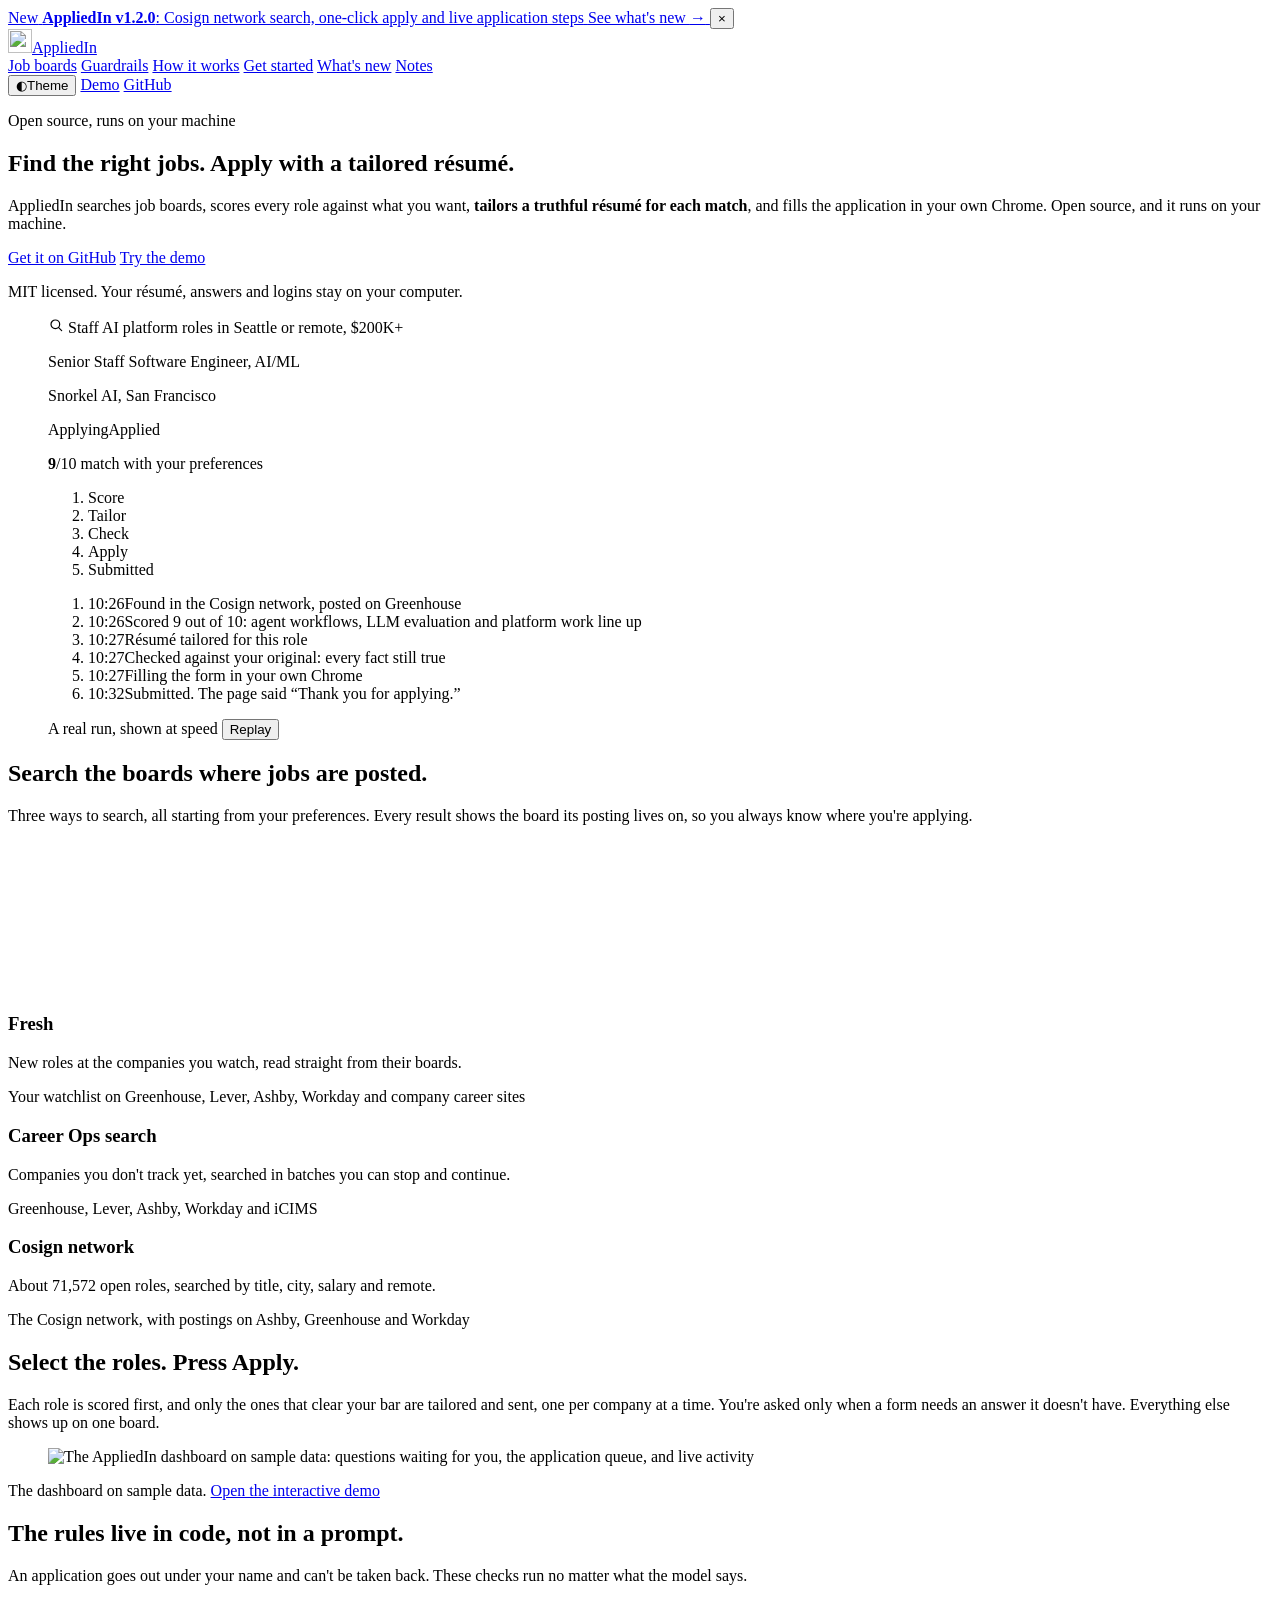
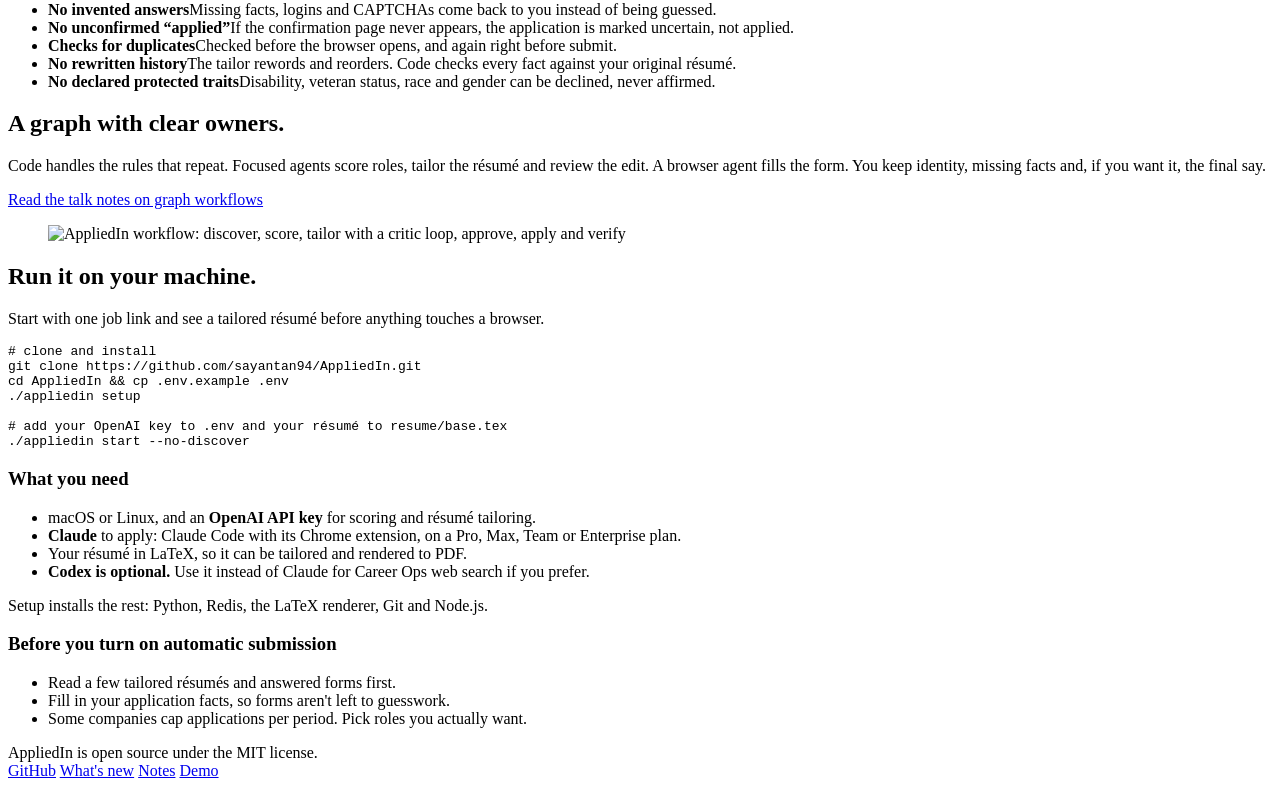
==== commit b34ab856: "Update website headline" ====
--- a/web/index.html
+++ b/web/index.html
@@ -3,9 +3,9 @@
 <head>
 <meta charset="utf-8" />
 <meta name="viewport" content="width=device-width, initial-scale=1" />
-<title>AppliedIn · apply to jobs without the copy-paste</title>
+<title>AppliedIn · find the right jobs, apply with a tailored résumé</title>
 <meta name="description" content="AppliedIn searches job boards, scores every role against what you want, tailors a truthful résumé for each match, and fills the application in your own Chrome. Open source, runs on your machine." />
-<meta property="og:title" content="AppliedIn · apply to jobs without the copy-paste" />
+<meta property="og:title" content="AppliedIn · find the right jobs, apply with a tailored résumé" />
 <meta property="og:description" content="Search job boards, tailor a truthful résumé for each match, and apply from your own browser. Open source and local." />
 <meta property="og:type" content="website" />
 <meta property="og:url" content="https://www.appliedin.dev/" />
@@ -30,7 +30,7 @@
 <link rel="preconnect" href="https://fonts.googleapis.com" />
 <link rel="preconnect" href="https://fonts.gstatic.com" crossorigin />
 <link href="https://fonts.googleapis.com/css2?family=Schibsted+Grotesk:wght@400;500;600;700;800&amp;family=JetBrains+Mono:wght@400;500&amp;display=swap" rel="stylesheet" />
-<link rel="stylesheet" href="/site.css?v=7" />
+<link rel="stylesheet" href="/site.css?v=10" />
 </head>
 <body>
 
@@ -69,7 +69,7 @@
     <div class="wrap">
       <div>
         <p class="hero_kicker">Open source, runs on your machine</p>
-        <h1>Apply to jobs without the copy-paste.</h1>
+        <h1><span>Find the right jobs.</span> <span>Apply with a tailored résumé.</span></h1>
         <p class="hero_lede">
           AppliedIn searches job boards, scores every role against what you want,
           <strong>tailors a truthful résumé for each match</strong>, and fills the
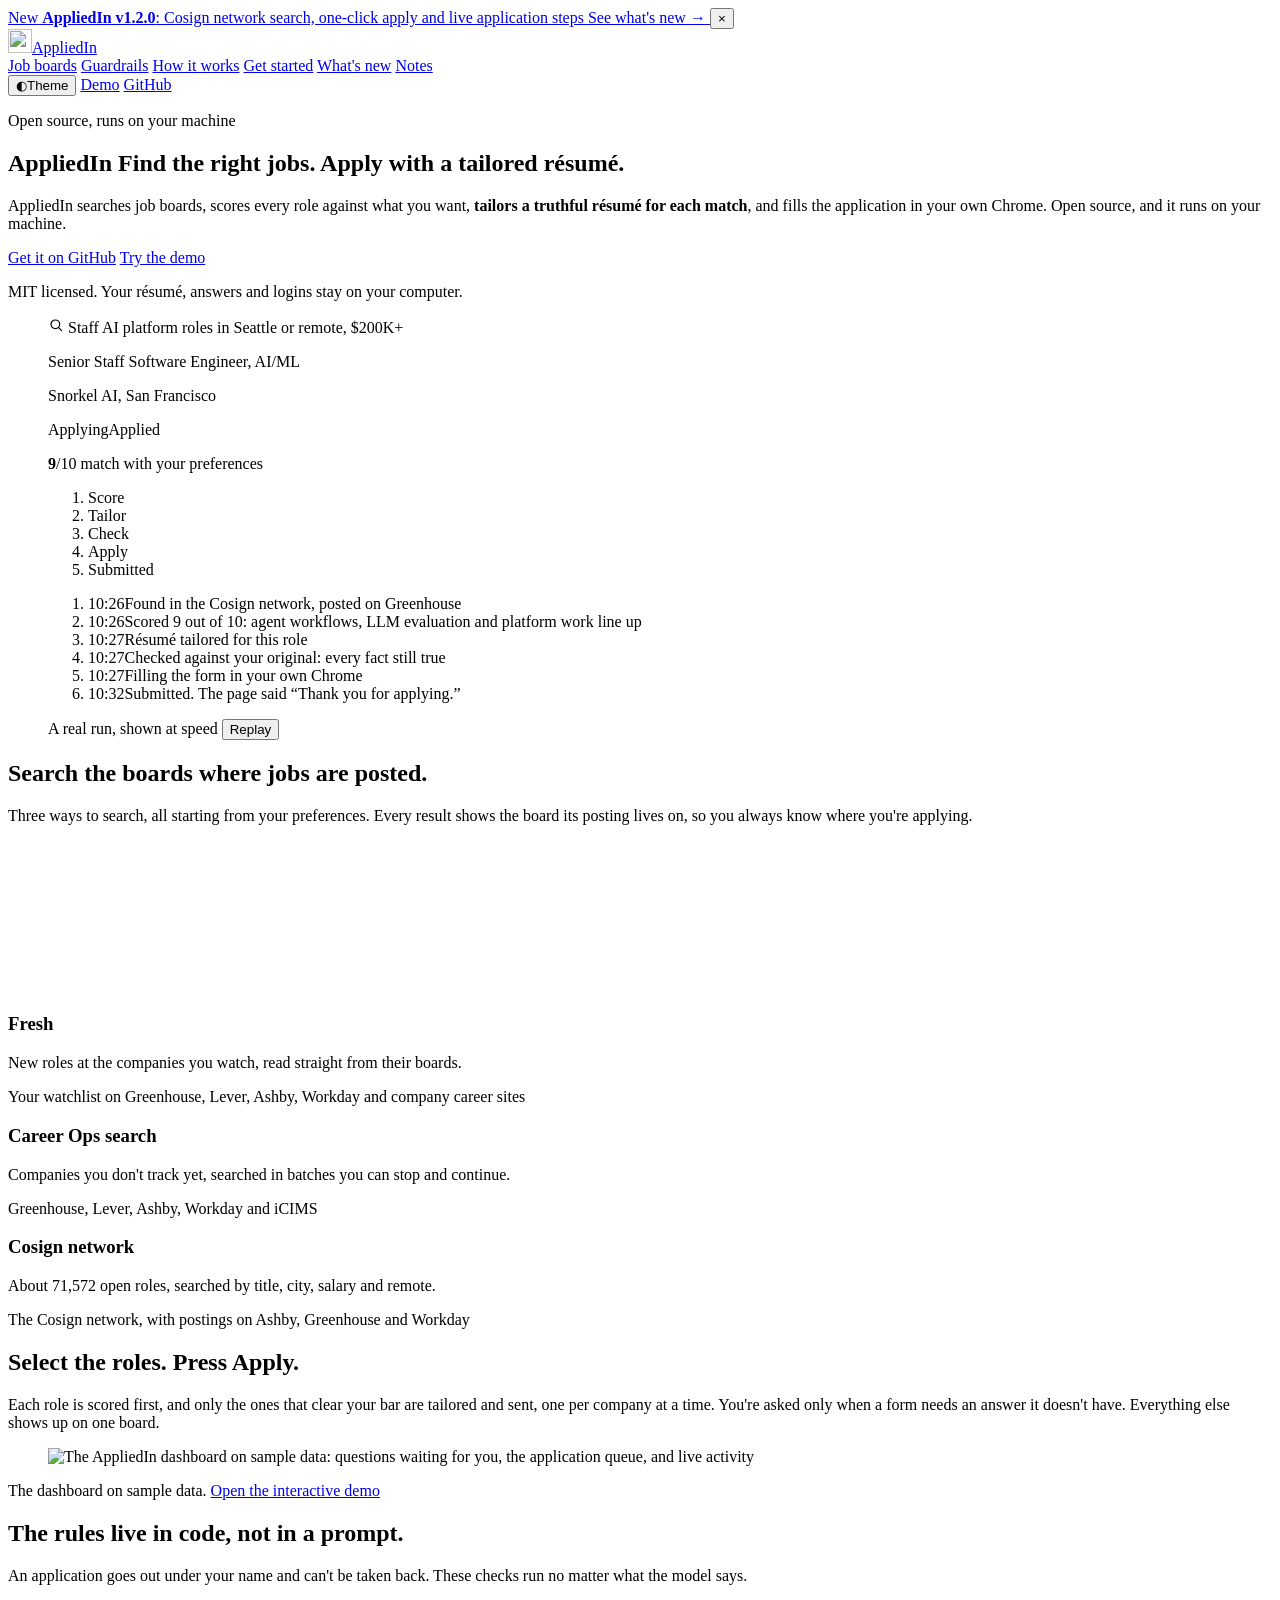
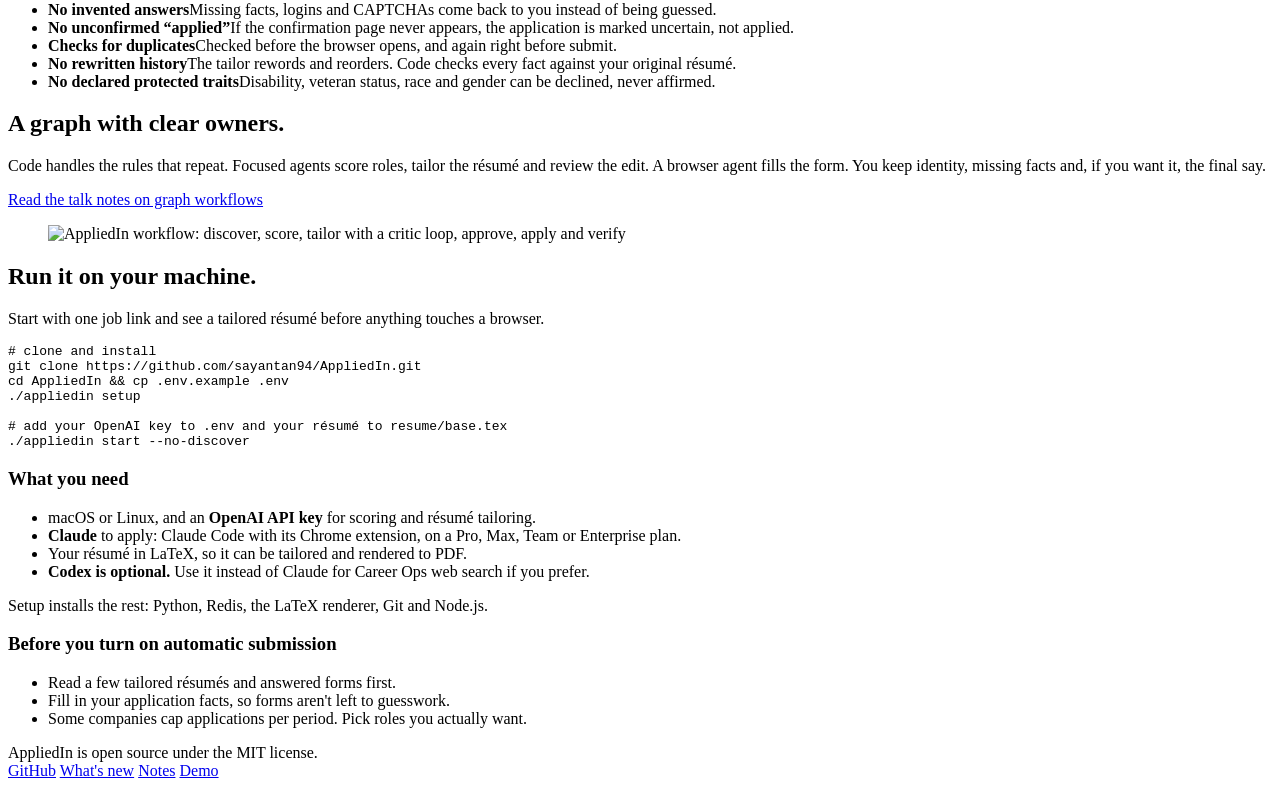
==== commit 222ecd67: "Update website hero" ====
--- a/web/index.html
+++ b/web/index.html
@@ -30,7 +30,7 @@
 <link rel="preconnect" href="https://fonts.googleapis.com" />
 <link rel="preconnect" href="https://fonts.gstatic.com" crossorigin />
 <link href="https://fonts.googleapis.com/css2?family=Schibsted+Grotesk:wght@400;500;600;700;800&amp;family=JetBrains+Mono:wght@400;500&amp;display=swap" rel="stylesheet" />
-<link rel="stylesheet" href="/site.css?v=10" />
+<link rel="stylesheet" href="/site.css?v=11" />
 </head>
 <body>
 
@@ -69,7 +69,7 @@
     <div class="wrap">
       <div>
         <p class="hero_kicker">Open source, runs on your machine</p>
-        <h1><span>Find the right jobs.</span> <span>Apply with a tailored résumé.</span></h1>
+        <h1><span class="hero_name">AppliedIn</span> <span class="hero_line">Find the right jobs.</span> <span class="hero_line">Apply with a tailored résumé.</span></h1>
         <p class="hero_lede">
           AppliedIn searches job boards, scores every role against what you want,
           <strong>tailors a truthful résumé for each match</strong>, and fills the
